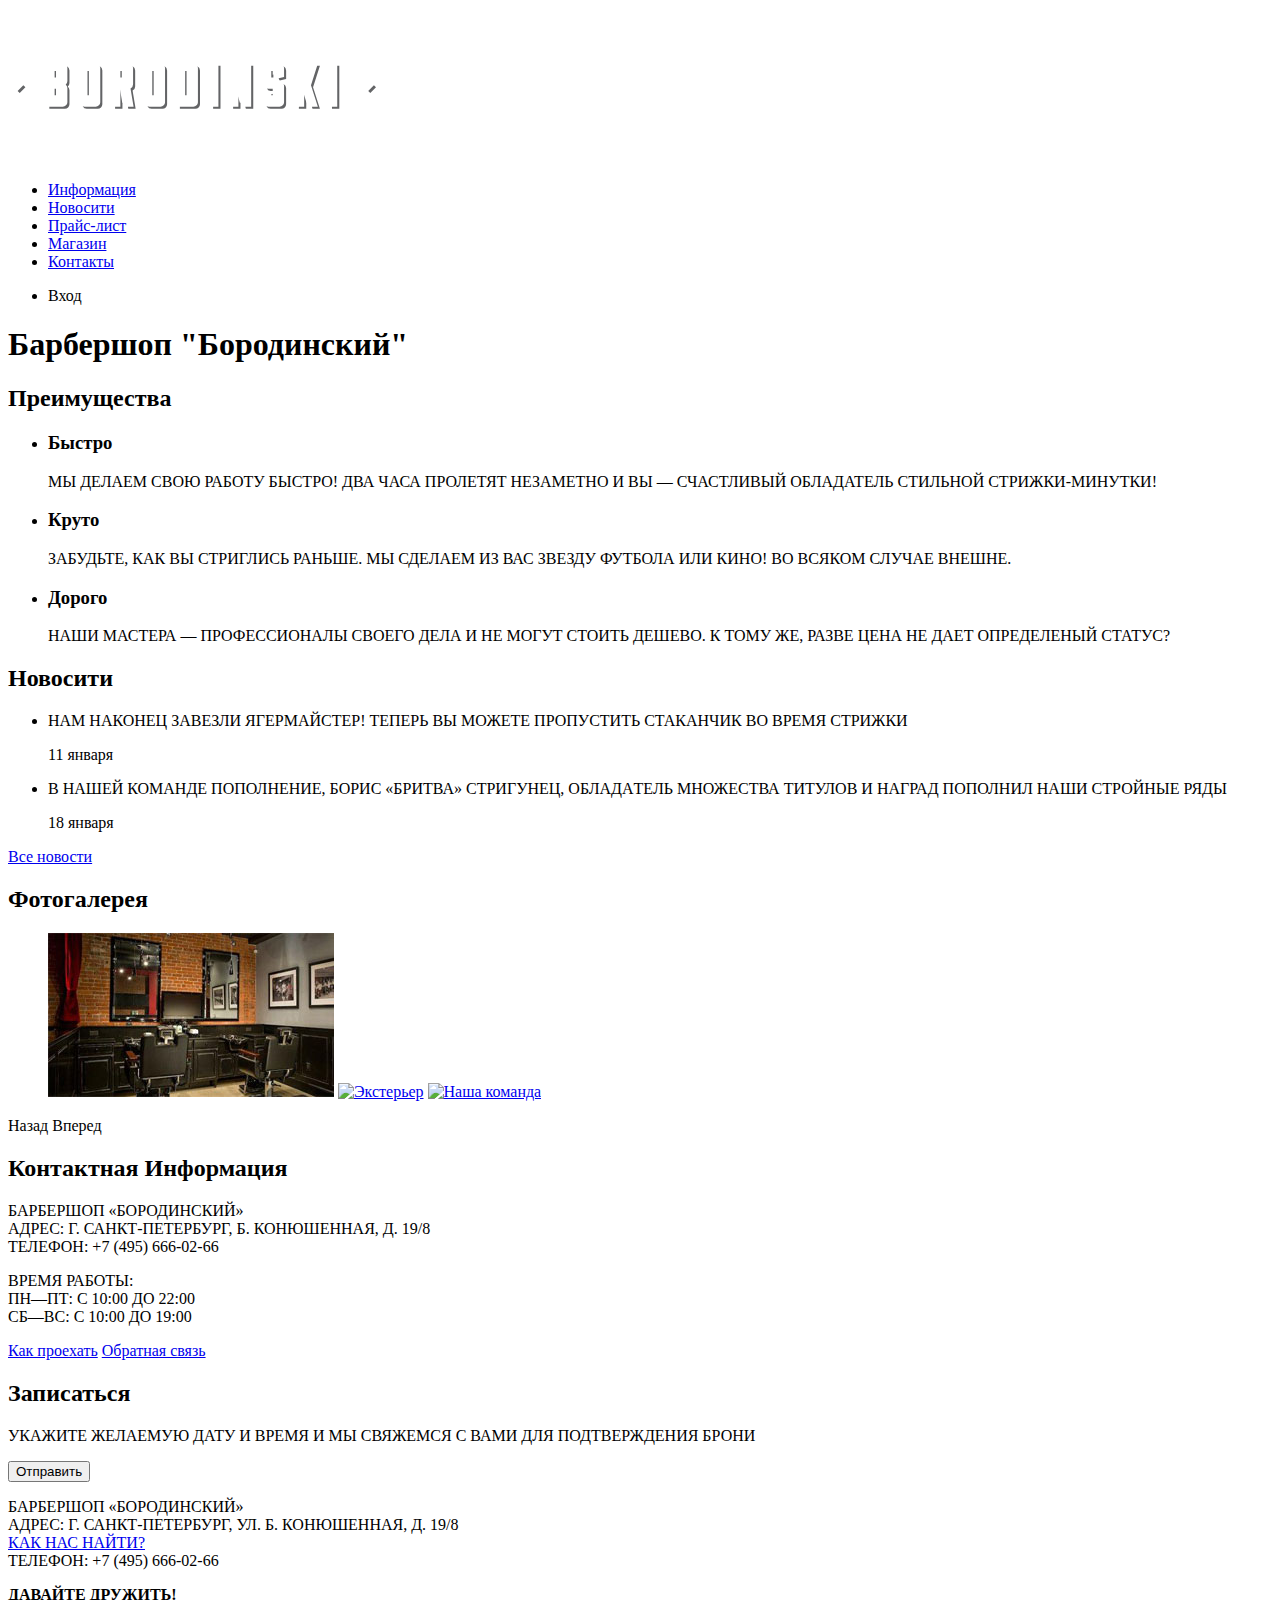
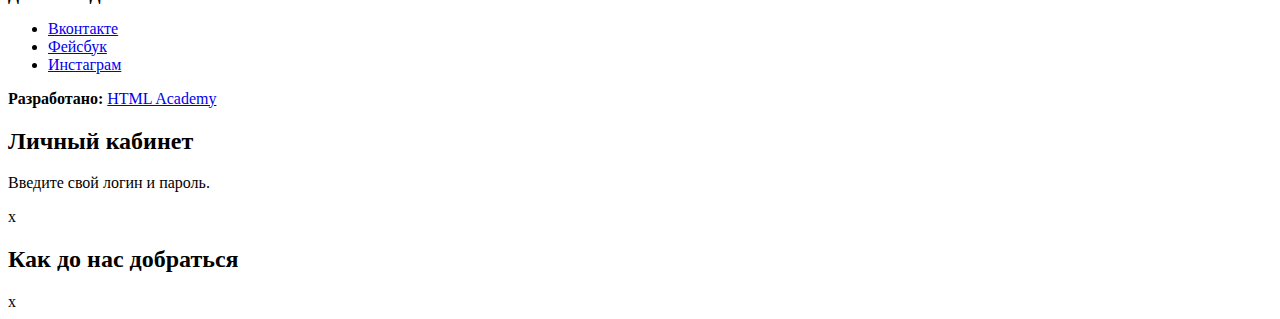
==== index.html @ 23f60a50 "Закончил страницу price. Добавил контентные изображения." ====
<!DOCTYPE html>
<html lang="ru">

<head>
    <meta charset="UTF-8">
    <meta name="viewport" content="width=device-width, initial-scale=1.0">
    <meta http-equiv="X-UA-Compatible" content="ie=edge">
    <title>Барбершоп 'Бородинский'</title>
</head>

<body>
    <header class="main-header">
        <nav class="main-navigation">
            <a class="main-header-logo">
                <img src="img/index-logo.svg" width="368" height="153" alt="Логотип барбершопа 'Бородинский'">
            </a>
            <ul class="site-navigation">
                <li><a href="#">Информация</a></li>
                <li><a href="#">Новосити</a></li>
                <li><a href="#">Прайс-лист</a></li>
                <li><a href="#">Магазин</a></li>
                <li><a href="#">Контакты</a></li>

            </ul>
            <ul class="user-navigation">
                <li><a>Вход</a></li>
            </ul>
        </nav>
    </header>
    <main class="container">
        <h1 class="visually-hidden">Барбершоп "Бородинский"</h1>
        <section class="features">
            <h2 class="visually-hidden">Преимущества</h2>
            <ul class="features-list">
                <li class="feature-item">
                    <h3>Быстро</h3>
                    <p>МЫ ДЕЛАЕМ СВОЮ РАБОТУ БЫСТРО! ДВА ЧАСА ПРОЛЕТЯТ НЕЗАМЕТНО И ВЫ — СЧАСТЛИВЫЙ ОБЛАДАТЕЛЬ СТИЛЬНОЙ
                        СТРИЖКИ-МИНУТКИ!</p>
                </li>
                <li class="feature-item">
                    <h3>Круто</h3>
                    <p>ЗАБУДЬТЕ, КАК ВЫ СТРИГЛИСЬ РАНЬШЕ. МЫ СДЕЛАЕМ ИЗ ВАС ЗВЕЗДУ ФУТБОЛА ИЛИ КИНО! ВО ВСЯКОМ СЛУЧАЕ
                        ВНЕШНЕ.</p>
                </li>
                <li class="feature-item">
                    <h3>Дорого</h3>
                    <p>НАШИ МАСТЕРА — ПРОФЕССИОНАЛЫ СВОЕГО ДЕЛА И НЕ МОГУТ СТОИТЬ ДЕШЕВО. К ТОМУ ЖЕ, РАЗВЕ ЦЕНА НЕ ДАЕТ
                        ОПРЕДЕЛЕНЫЙ СТАТУС?</p>
                </li>
            </ul>
        </section>
        <section class="news">
            <h2>Новосити</h2>
            <ul class="news-list">
                <li class="news-item">
                    <p>НАМ НАКОНЕЦ ЗАВЕЗЛИ ЯГЕРМАЙСТЕР! ТЕПЕРЬ ВЫ МОЖЕТЕ ПРОПУСТИТЬ СТАКАНЧИК ВО ВРЕМЯ СТРИЖКИ</p>
                    <time datetime="2016-01-11">11 января</time>
                </li>
                <li class="news-item">
                    <p>В НАШЕЙ КОМАНДЕ ПОПОЛНЕНИЕ, БОРИС «БРИТВА» СТРИГУНЕЦ, ОБЛАДAТЕЛЬ МНОЖЕСТВА ТИТУЛОВ И НАГРАД
                        ПОПОЛНИЛ НАШИ СТРОЙНЫЕ РЯДЫ</p>
                    <time datetime="2016-01-18">18 января</time>
                </li>
            </ul>
            <a class="button" href="#">Все новости</a>
        </section>
        <section class="gallery">
            <h2>Фотогалерея</h2>
            <figure class="gallery-content">
                <a href="#"><img src="img/Studio.jpg" width="286" height="164" alt="Интерьер"></a>
                <a href="#"><img src="#" alt="Экстерьер"></a>
                <a href="#"><img src="#" alt="Наша команда"></a>
            </figure>
            <span class="button gallery-batton gallery-button-back">Назад</span>
            <span class="button gallery-batton gallery-button-next">Вперед</span>
        </section>
        <section class="contacts">
            <h2>Контактная Информация</h2>
            <p>БАРБЕРШОП «БОРОДИНСКИЙ» <br>
                АДРЕС: Г. САНКТ-ПЕТЕРБУРГ, Б. КОНЮШЕННАЯ, Д. 19/8 <br>
                ТЕЛЕФОН: +7 (495) 666-02-66</p>
            <p>ВРЕМЯ РАБОТЫ: <br>
                ПН—ПТ: С 10:00 ДО 22:00 <br>
                СБ—ВС: С 10:00 ДО 19:00</p>
            <a class="button" href="#">Как проехать</a>
            <a class="button" href="#">Обратная связь</a>
        </section>
        <section class="appointment">
            <h2>Записаться</h2>
            <p class="appointment-info">УКАЖИТЕ ЖЕЛАЕМУЮ ДАТУ И ВРЕМЯ И МЫ СВЯЖЕМСЯ С ВАМИ ДЛЯ ПОДТВЕРЖДЕНИЯ БРОНИ</p>
            <!-- Форма -->
            <button>Отправить</button>
        </section>

    </main>
    <footer class="main-footer">
        <p class="footer-contacts">БАРБЕРШОП «БОРОДИНСКИЙ» <br>
            АДРЕС: Г. САНКТ-ПЕТЕРБУРГ, УЛ. Б. КОНЮШЕННАЯ, Д. 19/8 <br>
            <a href="#">КАК НАС НАЙТИ?</a> <br>
            ТЕЛЕФОН: +7 (495) 666-02-66</p>
        <div class="footer-social">
            <b>ДАВАЙТЕ ДРУЖИТЬ!</b>
            <ul>
                <li><a class="social-button" href="#">Вконтакте</a></li>
                <li><a class="social-button" href="#">Фейсбук</a></li>
                <li><a class="social-button" href="#">Инстаграм</a></li>
            </ul>
        </div>
        <p class="footer-copyright ">
            <b>Разработано:</b>
            <a class="button" href="#">HTML Academy</a>
        </p>
    </footer>
    <section class="modal modal-login">
        <h2>Личный кабинет</h2>
        <p>Введите свой логин и пароль.</p>
        <!-- Форма -->
        <span class="modal-close">x</span>
    </section>
    <section class="modal modal-map">
        <h2 class="visually-hidden">Как до нас добраться</h2>
        <span class="modal-close">х</span>
    </section>
</body>

</html>
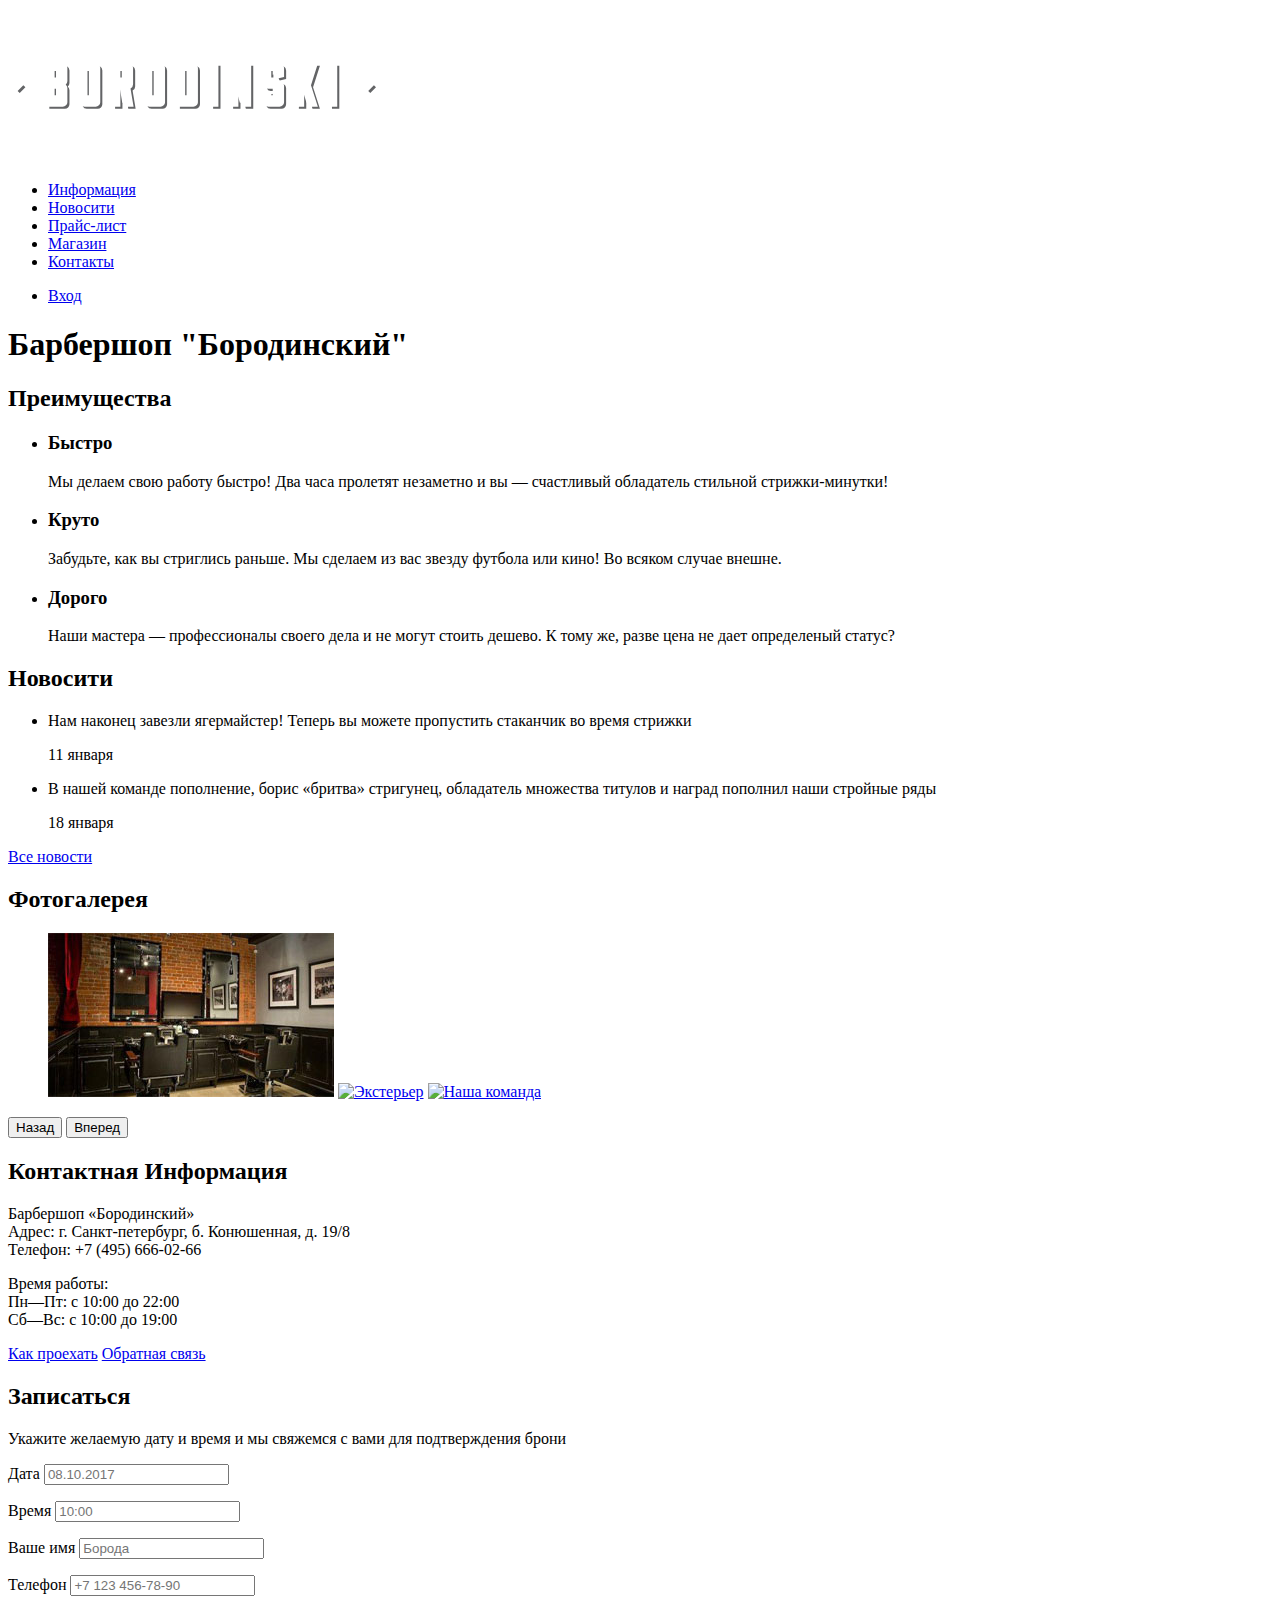
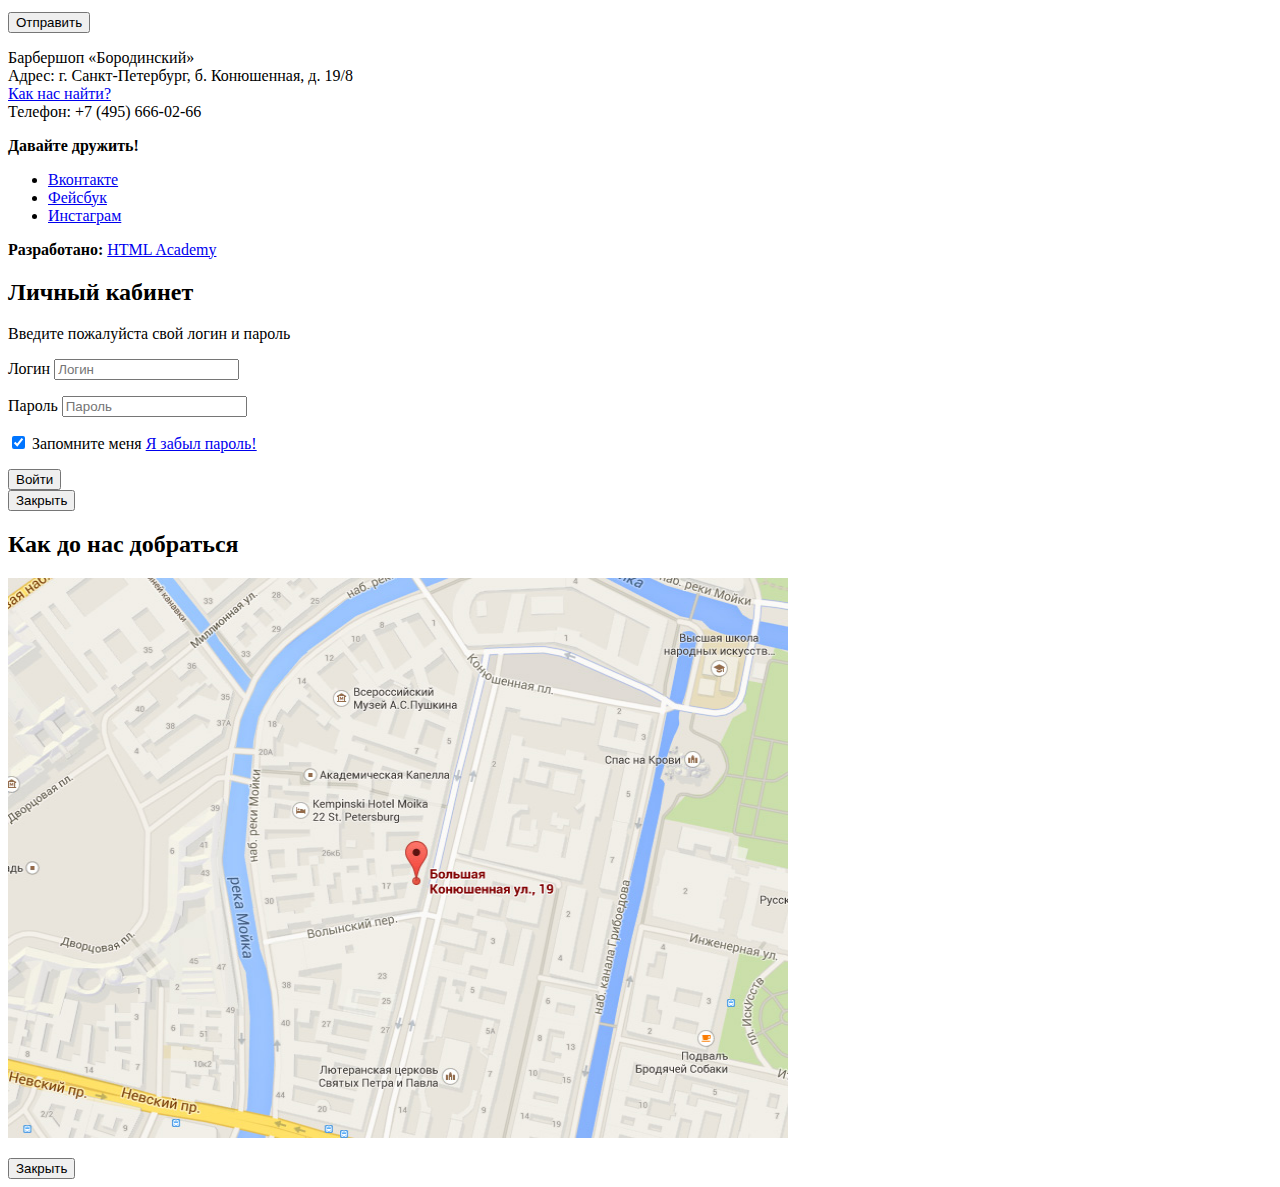
==== commit ebaf9d5a: "Закончил разметку" ====
--- a/index.html
+++ b/index.html
@@ -15,15 +15,16 @@
                 <img src="img/index-logo.svg" width="368" height="153" alt="Логотип барбершопа 'Бородинский'">
             </a>
             <ul class="site-navigation">
-                <li><a href="#">Информация</a></li>
-                <li><a href="#">Новосити</a></li>
-                <li><a href="#">Прайс-лист</a></li>
-                <li><a href="#">Магазин</a></li>
-                <li><a href="#">Контакты</a></li>
-
+                <li><a href="info.html">Информация</a></li>
+                <li><a href="news.html">Новосити</a></li>
+                <li><a href="price.html">Прайс-лист</a></li>
+                <li><a href="shop.html">Магазин</a></li>
+                <li><a href="contacts.html">Контакты</a></li>
             </ul>
             <ul class="user-navigation">
-                <li><a>Вход</a></li>
+                <li class="login-link">
+                    <a class="login-link" href="login.html">Вход</a>
+                </li>
             </ul>
         </nav>
     </header>
@@ -34,18 +35,18 @@
             <ul class="features-list">
                 <li class="feature-item">
                     <h3>Быстро</h3>
-                    <p>МЫ ДЕЛАЕМ СВОЮ РАБОТУ БЫСТРО! ДВА ЧАСА ПРОЛЕТЯТ НЕЗАМЕТНО И ВЫ — СЧАСТЛИВЫЙ ОБЛАДАТЕЛЬ СТИЛЬНОЙ
-                        СТРИЖКИ-МИНУТКИ!</p>
+                    <p>Мы делаем свою работу быстро! Два часа пролетят незаметно и вы — счастливый обладатель стильной
+                        стрижки-минутки!</p>
                 </li>
                 <li class="feature-item">
                     <h3>Круто</h3>
-                    <p>ЗАБУДЬТЕ, КАК ВЫ СТРИГЛИСЬ РАНЬШЕ. МЫ СДЕЛАЕМ ИЗ ВАС ЗВЕЗДУ ФУТБОЛА ИЛИ КИНО! ВО ВСЯКОМ СЛУЧАЕ
-                        ВНЕШНЕ.</p>
+                    <p>Забудьте, как вы стриглись раньше. Мы сделаем из вас звезду футбола или кино! Во всяком случае
+                        внешне.</p>
                 </li>
                 <li class="feature-item">
                     <h3>Дорого</h3>
-                    <p>НАШИ МАСТЕРА — ПРОФЕССИОНАЛЫ СВОЕГО ДЕЛА И НЕ МОГУТ СТОИТЬ ДЕШЕВО. К ТОМУ ЖЕ, РАЗВЕ ЦЕНА НЕ ДАЕТ
-                        ОПРЕДЕЛЕНЫЙ СТАТУС?</p>
+                    <p>Наши мастера — профессионалы своего дела и не могут стоить дешево. К тому же, разве цена не дает
+                        определеный статус?</p>
                 </li>
             </ul>
         </section>
@@ -53,16 +54,16 @@
             <h2>Новосити</h2>
             <ul class="news-list">
                 <li class="news-item">
-                    <p>НАМ НАКОНЕЦ ЗАВЕЗЛИ ЯГЕРМАЙСТЕР! ТЕПЕРЬ ВЫ МОЖЕТЕ ПРОПУСТИТЬ СТАКАНЧИК ВО ВРЕМЯ СТРИЖКИ</p>
+                    <p>Нам наконец завезли ягермайстер! Теперь вы можете пропустить стаканчик во время стрижки</p>
                     <time datetime="2016-01-11">11 января</time>
                 </li>
                 <li class="news-item">
-                    <p>В НАШЕЙ КОМАНДЕ ПОПОЛНЕНИЕ, БОРИС «БРИТВА» СТРИГУНЕЦ, ОБЛАДAТЕЛЬ МНОЖЕСТВА ТИТУЛОВ И НАГРАД
-                        ПОПОЛНИЛ НАШИ СТРОЙНЫЕ РЯДЫ</p>
+                    <p>В нашей команде пополнение, борис «бритва» стригунец, обладaтель множества титулов и наград
+                        пополнил наши стройные ряды</p>
                     <time datetime="2016-01-18">18 января</time>
                 </li>
             </ul>
-            <a class="button" href="#">Все новости</a>
+            <a class="button" href="news.html">Все новости</a>
         </section>
         <section class="gallery">
             <h2>Фотогалерея</h2>
@@ -71,55 +72,94 @@
                 <a href="#"><img src="#" alt="Экстерьер"></a>
                 <a href="#"><img src="#" alt="Наша команда"></a>
             </figure>
-            <span class="button gallery-batton gallery-button-back">Назад</span>
-            <span class="button gallery-batton gallery-button-next">Вперед</span>
+            <button class="button gallery-batton gallery-button-back">Назад</button>
+            <button class="button gallery-batton gallery-button-next">Вперед</button>
         </section>
         <section class="contacts">
             <h2>Контактная Информация</h2>
-            <p>БАРБЕРШОП «БОРОДИНСКИЙ» <br>
-                АДРЕС: Г. САНКТ-ПЕТЕРБУРГ, Б. КОНЮШЕННАЯ, Д. 19/8 <br>
-                ТЕЛЕФОН: +7 (495) 666-02-66</p>
-            <p>ВРЕМЯ РАБОТЫ: <br>
-                ПН—ПТ: С 10:00 ДО 22:00 <br>
-                СБ—ВС: С 10:00 ДО 19:00</p>
-            <a class="button" href="#">Как проехать</a>
-            <a class="button" href="#">Обратная связь</a>
+            <p>Барбершоп «Бородинский»<br>
+                Адрес: г. Санкт-петербург, б. Конюшенная, д. 19/8<br>
+                Телефон: +7 (495) 666-02-66</p>
+            <p>Время работы:<br>
+                Пн—Пт: с 10:00 до 22:00<br>
+                Сб—Вс: с 10:00 до 19:00</p>
+            <a class="button" href="map.html">Как проехать</a>
+            <a class="button" href="contacts.html">Обратная связь</a>
         </section>
         <section class="appointment">
             <h2>Записаться</h2>
-            <p class="appointment-info">УКАЖИТЕ ЖЕЛАЕМУЮ ДАТУ И ВРЕМЯ И МЫ СВЯЖЕМСЯ С ВАМИ ДЛЯ ПОДТВЕРЖДЕНИЯ БРОНИ</p>
-            <!-- Форма -->
-            <button>Отправить</button>
+            <p class="appointment-info">Укажите желаемую дату и время и мы свяжемся с вами для подтверждения брони</p>
+            <form class="appointment-form" action="https://echo.htmlacademy.ru" method="post">
+                <p class="appointment-item">
+                    <label for="appointment-date">Дата</label>
+                    <input id="appointment-date" type="text" name="date" value="" placeholder="08.10.2017">
+                </p>
+                <p class="appointment-item">
+                    <label for="appointment-time">Время</label>
+                    <input id="appointment-time" type="text" name="time" value="" placeholder="10:00">
+                </p>
+                <p class="appointment-item">
+                    <label for="appointment-name">Ваше имя</label>
+                    <input id="appointment-name" type="text" name="name" value="" placeholder="Борода">
+                </p>
+                <p class="appointment-item">
+                    <label for="appointmen-phone">Телефон</label>
+                    <input id="appointmen-phone" type="tel" name="phone" value="" placeholder="+7 123 456-78-90"> 
+                </p>
+                <button class="button" type="submit">Отправить</button>
+            </form>
         </section>
-
     </main>
     <footer class="main-footer">
-        <p class="footer-contacts">БАРБЕРШОП «БОРОДИНСКИЙ» <br>
-            АДРЕС: Г. САНКТ-ПЕТЕРБУРГ, УЛ. Б. КОНЮШЕННАЯ, Д. 19/8 <br>
-            <a href="#">КАК НАС НАЙТИ?</a> <br>
-            ТЕЛЕФОН: +7 (495) 666-02-66</p>
+        <p class="footer-contacts">
+            Барбершоп «Бородинский»<br>
+            Адрес: г. Санкт-Петербург, б. Конюшенная, д. 19/8<br>
+            <a href="map.html">Как нас найти?</a><br>
+            Телефон: +7 (495) 666-02-66
+        </p>
         <div class="footer-social">
-            <b>ДАВАЙТЕ ДРУЖИТЬ!</b>
+            <b>Давайте дружить!</b>
             <ul>
                 <li><a class="social-button" href="#">Вконтакте</a></li>
                 <li><a class="social-button" href="#">Фейсбук</a></li>
                 <li><a class="social-button" href="#">Инстаграм</a></li>
             </ul>
         </div>
-        <p class="footer-copyright ">
+        <p class="footer-copyright">
             <b>Разработано:</b>
-            <a class="button" href="#">HTML Academy</a>
+            <a class="button" href="https://htmlacademy.ru/">HTML Academy</a>
         </p>
     </footer>
     <section class="modal modal-login">
         <h2>Личный кабинет</h2>
-        <p>Введите свой логин и пароль.</p>
-        <!-- Форма -->
-        <span class="modal-close">x</span>
+        <p>Введите пожалуйста свой логин и пароль</p>
+        <Form class="login-form" action="https://echo.htmlacademy.ru" method="post">
+        <p>
+            <label class="visually-hidden" for="user-login">Логин</label>
+            <input class="login-icon-user" id="user-login" type="text" name="login" value="" placeholder="Логин">
+        </p>
+        <p>
+            <label class="visually-hidden" for="user-password">Пароль</label>
+            <input class="login-icon-password" id="user-password" type="password" name="password" value="" placeholder="Пароль">
+        </p>
+        <p class="login-password-info">
+            <label class="login-checkbox">
+                <input class="visually-hidden" type="checkbox" name="remember" checked>
+                <span class="checkbox-indicator"></span>
+                Запомните меня
+            </label>
+            <a class="restore" href="#">Я забыл пароль!</a>
+        </p>
+        <button class="button" type="submit">Войти</button>
+        </Form>
+        <button class="modal-close" type="button">Закрыть</button>
     </section>
     <section class="modal modal-map">
         <h2 class="visually-hidden">Как до нас добраться</h2>
-        <span class="modal-close">х</span>
+        <p>
+            <img src="img/map.jpg" width="780" height="560" alt="Офис компании по адресу ул. Большая конюшенная 19/8, Санкт-Петербург">
+        </p>
+        <button class="modal-close" type="button">Закрыть</button>
     </section>
 </body>
 
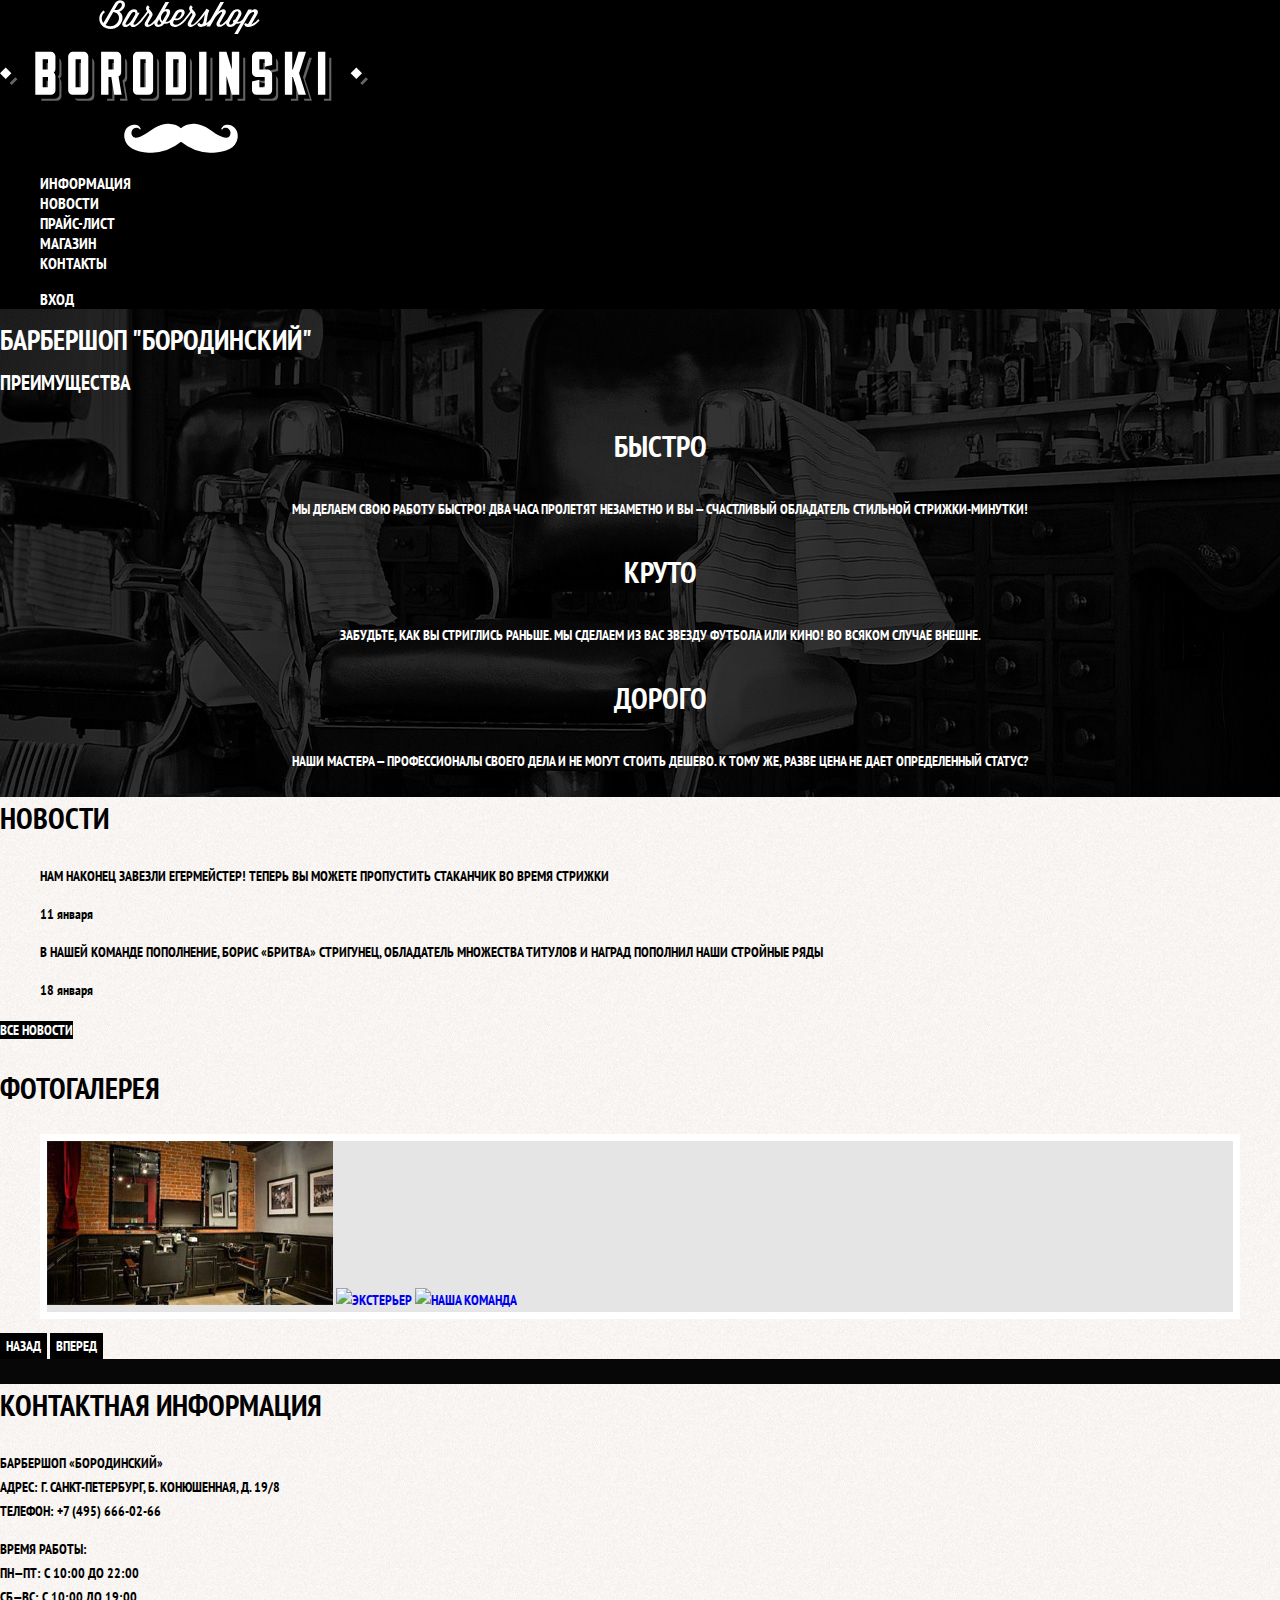
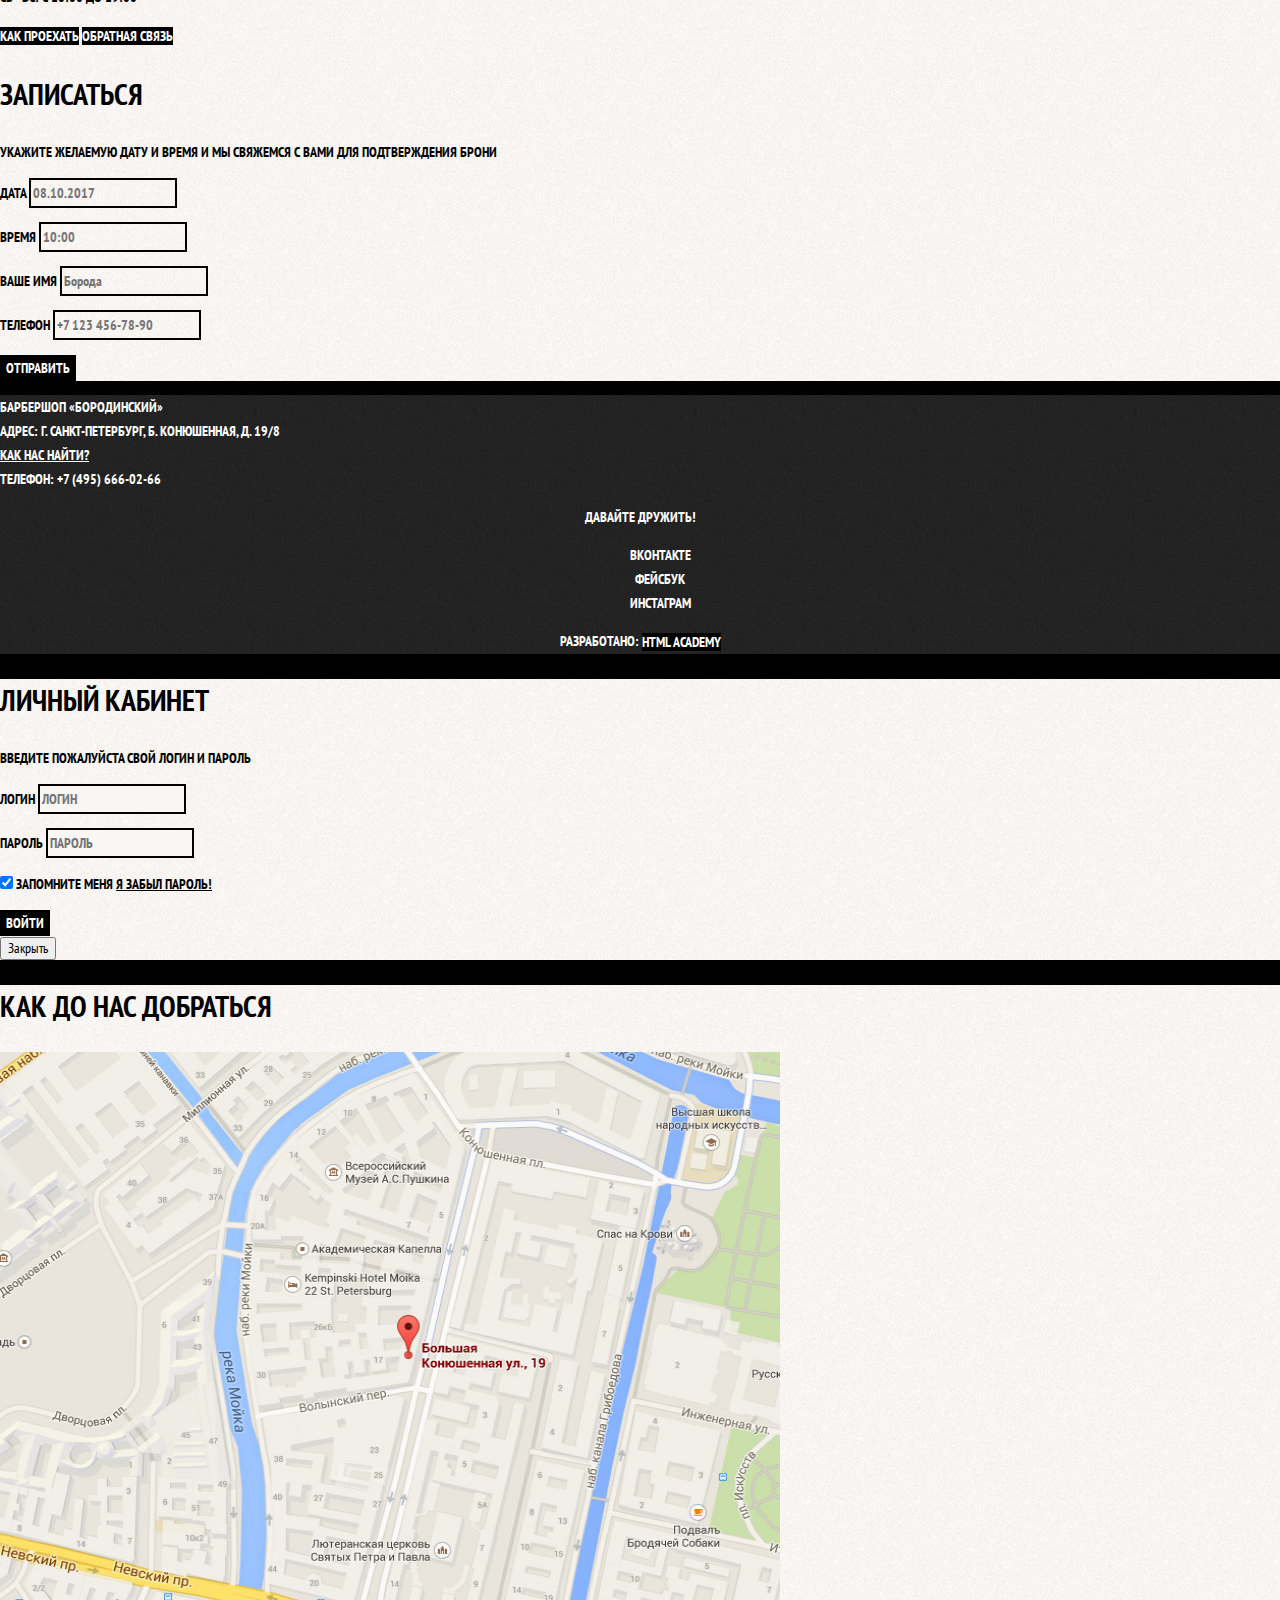
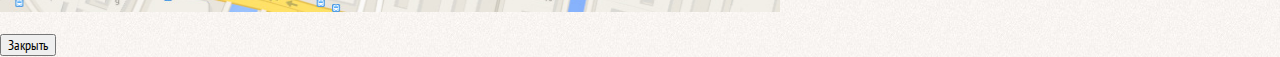
==== commit 57b5bbd6: "произвел базовую стилизацию index" ====
--- a/index.html
+++ b/index.html
@@ -2,21 +2,25 @@
 <html lang="ru">
 
 <head>
-    <meta charset="UTF-8">
-    <meta name="viewport" content="width=device-width, initial-scale=1.0">
-    <meta http-equiv="X-UA-Compatible" content="ie=edge">
+    <meta charset="UTF-8" />
+    <meta name="viewport" content="width=device-width, initial-scale=1.0" />
+    <meta http-equiv="X-UA-Compatible" content="ie=edge" />
     <title>Барбершоп 'Бородинский'</title>
+    <link href="https://fonts.googleapis.com/css?family=PT+Sans+Narrow:400,700&display=swap&subset=cyrillic"
+        rel="stylesheet" />
+    <link rel="stylesheet" href="CSS/normalize.css" />
+    <link rel="stylesheet" href="CSS/style.css" />
 </head>
 
 <body>
     <header class="main-header">
         <nav class="main-navigation">
             <a class="main-header-logo">
-                <img src="img/index-logo.svg" width="368" height="153" alt="Логотип барбершопа 'Бородинский'">
+                <img src="img/indexLogo.svg" width="368" height="153" alt="Логотип барбершопа 'Бородинский'" />
             </a>
             <ul class="site-navigation">
                 <li><a href="info.html">Информация</a></li>
-                <li><a href="news.html">Новосити</a></li>
+                <li><a href="news.html">Новости</a></li>
                 <li><a href="price.html">Прайс-лист</a></li>
                 <li><a href="shop.html">Магазин</a></li>
                 <li><a href="contacts.html">Контакты</a></li>
@@ -35,86 +39,112 @@
             <ul class="features-list">
                 <li class="feature-item">
                     <h3>Быстро</h3>
-                    <p>Мы делаем свою работу быстро! Два часа пролетят незаметно и вы — счастливый обладатель стильной
-                        стрижки-минутки!</p>
+                    <p>
+                        Мы делаем свою работу быстро! Два часа пролетят незаметно и вы —
+                        счастливый обладатель стильной стрижки-минутки!
+                    </p>
                 </li>
                 <li class="feature-item">
                     <h3>Круто</h3>
-                    <p>Забудьте, как вы стриглись раньше. Мы сделаем из вас звезду футбола или кино! Во всяком случае
-                        внешне.</p>
+                    <p>
+                        Забудьте, как вы стриглись раньше. Мы сделаем из вас звезду
+                        футбола или кино! Во всяком случае внешне.
+                    </p>
                 </li>
                 <li class="feature-item">
                     <h3>Дорого</h3>
-                    <p>Наши мастера — профессионалы своего дела и не могут стоить дешево. К тому же, разве цена не дает
-                        определеный статус?</p>
+                    <p>
+                        Наши мастера — профессионалы своего дела и не могут стоить дешево.
+                        К тому же, разве цена не дает определенный статус?
+                    </p>
                 </li>
             </ul>
         </section>
-        <section class="news">
-            <h2>Новосити</h2>
-            <ul class="news-list">
-                <li class="news-item">
-                    <p>Нам наконец завезли ягермайстер! Теперь вы можете пропустить стаканчик во время стрижки</p>
-                    <time datetime="2016-01-11">11 января</time>
-                </li>
-                <li class="news-item">
-                    <p>В нашей команде пополнение, борис «бритва» стригунец, обладaтель множества титулов и наград
-                        пополнил наши стройные ряды</p>
-                    <time datetime="2016-01-18">18 января</time>
-                </li>
-            </ul>
-            <a class="button" href="news.html">Все новости</a>
-        </section>
-        <section class="gallery">
-            <h2>Фотогалерея</h2>
-            <figure class="gallery-content">
-                <a href="#"><img src="img/Studio.jpg" width="286" height="164" alt="Интерьер"></a>
-                <a href="#"><img src="#" alt="Экстерьер"></a>
-                <a href="#"><img src="#" alt="Наша команда"></a>
-            </figure>
-            <button class="button gallery-batton gallery-button-back">Назад</button>
-            <button class="button gallery-batton gallery-button-next">Вперед</button>
-        </section>
-        <section class="contacts">
-            <h2>Контактная Информация</h2>
-            <p>Барбершоп «Бородинский»<br>
-                Адрес: г. Санкт-петербург, б. Конюшенная, д. 19/8<br>
-                Телефон: +7 (495) 666-02-66</p>
-            <p>Время работы:<br>
-                Пн—Пт: с 10:00 до 22:00<br>
-                Сб—Вс: с 10:00 до 19:00</p>
-            <a class="button" href="map.html">Как проехать</a>
-            <a class="button" href="contacts.html">Обратная связь</a>
-        </section>
-        <section class="appointment">
-            <h2>Записаться</h2>
-            <p class="appointment-info">Укажите желаемую дату и время и мы свяжемся с вами для подтверждения брони</p>
-            <form class="appointment-form" action="https://echo.htmlacademy.ru" method="post">
-                <p class="appointment-item">
-                    <label for="appointment-date">Дата</label>
-                    <input id="appointment-date" type="text" name="date" value="" placeholder="08.10.2017">
+        <div class="index-columns">
+            <section class="news">
+                <h2>Новости</h2>
+                <ul class="news-list">
+                    <li class="news-item">
+                        <p>
+                            Нам наконец завезли егермейстер! Теперь вы можете пропустить
+                            стаканчик во время стрижки
+                        </p>
+                        <time datetime="2016-01-11">11 января</time>
+                    </li>
+                    <li class="news-item">
+                        <p>
+                            В нашей команде пополнение, борис «бритва» стригунец, обладатель
+                            множества титулов и наград пополнил наши стройные ряды
+                        </p>
+                        <time datetime="2016-01-18">18 января</time>
+                    </li>
+                </ul>
+                <a class="button" href="news.html">Все новости</a>
+            </section>
+            <section class="gallery">
+                <h2>Фотогалерея</h2>
+                <figure class="gallery-content">
+                    <a href="#"><img src="img/Studio.jpg" width="286" height="164" alt="Интерьер" /></a>
+                    <a href="#"><img src="#" alt="Экстерьер" /></a>
+                    <a href="#"><img src="#" alt="Наша команда" /></a>
+                </figure>
+                <button class="button gallery-button gallery-button-back">
+                    Назад
+                </button>
+                <button class="button gallery-button gallery-button-next">
+                    Вперед
+                </button>
+            </section>
+        </div>
+        <div class="index-columns">
+            <section class="contacts">
+                <h2>Контактная Информация</h2>
+                <p>
+                    Барбершоп «Бородинский»<br />
+                    Адрес: г. Санкт-петербург, б. Конюшенная, д. 19/8<br />
+                    Телефон: +7 (495) 666-02-66
                 </p>
-                <p class="appointment-item">
-                    <label for="appointment-time">Время</label>
-                    <input id="appointment-time" type="text" name="time" value="" placeholder="10:00">
+                <p>
+                    Время работы:<br />
+                    Пн—Пт: с 10:00 до 22:00<br />
+                    Сб—Вс: с 10:00 до 19:00
                 </p>
-                <p class="appointment-item">
-                    <label for="appointment-name">Ваше имя</label>
-                    <input id="appointment-name" type="text" name="name" value="" placeholder="Борода">
+                <a class="button" href="map.html">Как проехать</a>
+                <a class="button" href="contacts.html">Обратная связь</a>
+            </section>
+            <section class="appointment">
+                <h2>Записаться</h2>
+                <p class="appointment-info">
+                    Укажите желаемую дату и время и мы свяжемся с вами для подтверждения
+                    брони
                 </p>
-                <p class="appointment-item">
-                    <label for="appointmen-phone">Телефон</label>
-                    <input id="appointmen-phone" type="tel" name="phone" value="" placeholder="+7 123 456-78-90"> 
-                </p>
-                <button class="button" type="submit">Отправить</button>
-            </form>
-        </section>
+                <form class="appointment-form" action="https://echo.htmlacademy.ru" method="post">
+                    <p class="appointment-item">
+                        <label for="appointment-date">Дата</label>
+                        <input id="appointment-date" type="text" name="date" value="" placeholder="08.10.2017" />
+                    </p>
+                    <p class="appointment-item">
+                        <label for="appointment-time">Время</label>
+                        <input id="appointment-time" type="text" name="time" value="" placeholder="10:00" />
+                    </p>
+                    <p class="appointment-item">
+                        <label for="appointment-name">Ваше имя</label>
+                        <input id="appointment-name" type="text" name="name" value="" placeholder="Борода" />
+                    </p>
+                    <p class="appointment-item">
+                        <label for="appointment-phone">Телефон</label>
+                        <input id="appointment-phone" type="tel" name="phone" value="" placeholder="+7 123 456-78-90" />
+                    </p>
+                    <button class="button" type="submit">Отправить</button>
+                </form>
+            </section>
+        </div>
     </main>
     <footer class="main-footer">
         <p class="footer-contacts">
-            Барбершоп «Бородинский»<br>
-            Адрес: г. Санкт-Петербург, б. Конюшенная, д. 19/8<br>
-            <a href="map.html">Как нас найти?</a><br>
+            Барбершоп «Бородинский»<br />
+            Адрес: г. Санкт-Петербург, б. Конюшенная, д. 19/8<br />
+            <a href="map.html">Как нас найти?</a><br />
             Телефон: +7 (495) 666-02-66
         </p>
         <div class="footer-social">
@@ -134,30 +164,31 @@
         <h2>Личный кабинет</h2>
         <p>Введите пожалуйста свой логин и пароль</p>
         <Form class="login-form" action="https://echo.htmlacademy.ru" method="post">
-        <p>
-            <label class="visually-hidden" for="user-login">Логин</label>
-            <input class="login-icon-user" id="user-login" type="text" name="login" value="" placeholder="Логин">
-        </p>
-        <p>
-            <label class="visually-hidden" for="user-password">Пароль</label>
-            <input class="login-icon-password" id="user-password" type="password" name="password" value="" placeholder="Пароль">
-        </p>
-        <p class="login-password-info">
-            <label class="login-checkbox">
-                <input class="visually-hidden" type="checkbox" name="remember" checked>
-                <span class="checkbox-indicator"></span>
-                Запомните меня
-            </label>
-            <a class="restore" href="#">Я забыл пароль!</a>
-        </p>
-        <button class="button" type="submit">Войти</button>
+            <p>
+                <label class="visually-hidden" for="user-login">Логин</label>
+                <input class="login-icon-user" id="user-login" type="text" name="login" value="" placeholder="Логин" />
+            </p>
+            <p>
+                <label class="visually-hidden" for="user-password">Пароль</label>
+                <input class="login-icon-password" id="user-password" type="password" name="password" value=""
+                    placeholder="Пароль" />
+            </p>
+            <p class="login-password-info">
+                <label class="login-checkbox">
+                    <input class="visually-hidden" type="checkbox" name="remember" checked />
+                    <span class="checkbox-indicator"></span>
+                    Запомните меня
+                </label>
+                <a class="restore" href="#">Я забыл пароль!</a>
+            </p>
+            <button class="button" type="submit">Войти</button>
         </Form>
         <button class="modal-close" type="button">Закрыть</button>
     </section>
     <section class="modal modal-map">
         <h2 class="visually-hidden">Как до нас добраться</h2>
         <p>
-            <img src="img/map.jpg" width="780" height="560" alt="Офис компании по адресу ул. Большая конюшенная 19/8, Санкт-Петербург">
+            <img src="img/map.jpg" width="780" height="560" alt="Офис компании по адресу ул. Большая конюшенная 19/8, Санкт-Петербург"/>
         </p>
         <button class="modal-close" type="button">Закрыть</button>
     </section>
--- a/CSS/style.css
+++ b/CSS/style.css
@@ -0,0 +1,200 @@
+body {
+    margin: 0;
+    padding: 0;
+
+    font-family: "PT Sans Narrow", "Arial", "sans-serif";
+    font-size: 14px;
+    line-height: 24px;
+    font-weight: 700;
+    color: #ffffff;
+    text-transform: uppercase;
+
+    background-color: #000000;
+    background-image: url("/img/mainBackground.jpg");
+    background-position: top center;
+    background-repeat: no-repeat;
+}
+
+a {
+    text-decoration: none;
+}
+
+.button {
+    font: inherit;
+
+    text-align: center;
+    color: #ffffff;
+    vertical-align: middle;
+    text-transform: uppercase;
+
+    background-color: #000000;
+    border: none;
+}
+
+.button:hover,
+.button:focus,
+.button:active {
+    background-color: #663d15;
+}
+
+.main-navigation {
+    font-size: 16px;
+    line-height: 20px;
+    color: #ffffff;
+
+    background-color: #000000;
+}
+
+.site-navigation a,
+.user-navigation a {
+    color: #ffffff;
+}
+
+.user-navigation,
+.site-navigation {
+    list-style: none;
+}
+
+.site-navigation li:hover,
+.site-navigation li:focus,
+.user-navigation li:hover,
+.user-navigation li:focus {
+    background-color: #242424;
+}
+
+.features-list {
+    list-style: none;
+}
+
+.feature-item {
+    text-align: center;
+}
+
+.feature-item h3 {
+    font-size: 30px;
+    line-height: 42px;
+}
+
+.index-columns {
+    color: #000000;
+
+    background-color: #fdfaf7;
+    background-image: url(/img/backgroundBlock.jpg);
+    background-position: 0 0;
+    background-repeat: repeat;
+}
+
+.index-columns h2 {
+    font-size: 30px;
+    line-height: 42px;
+}
+
+.news-list {
+    list-style: none;
+}
+
+.news-item time {
+    text-transform: lowercase;
+}
+
+.gallery-content {
+    background-color: #e5e5e5;
+    border: 7px solid #ffffff;
+}
+
+.appointment-item input {
+    font: inherit;
+
+    background-color: transparent;
+    border: 2px solid #000000;
+}
+
+.appointment-item input:focus {
+    border-color: #663d15;
+}
+
+
+.main-footer {
+    color: #ffffff;
+
+    background-color: #242424;
+    background-image: url(/img/backgroundFooter.jpg);
+    background-position: 0 0;
+    background-repeat: repeat;
+}
+
+.footer-contacts a {
+    color: #ffffff;
+    text-decoration: underline;
+}
+
+.footer-contacts a:hover,
+.footer-contacts a:focus {
+    text-decoration: none;
+}
+
+.footer-social {
+    text-align: center;
+}
+
+.footer-social ul {
+    list-style: none;
+}
+
+.social-button {
+    color: #ffffff;
+}
+
+.footer-copyright {
+    text-align: center;
+}
+
+.footer-copyright .button:hover,
+.footer-copyright .button:focus {
+    color: #000000;
+
+    background-color: #ffffff;
+}
+
+.modal {
+    color: #000000;
+
+    background-color: #f5f2ef;
+    background-image: url(/img/backgroundBlock.jpg);
+    background-position: 0 0;
+    background-repeat: repeat;
+}
+
+.modal h2 {
+    font-size: 30px;
+    line-height: 42px;
+}
+
+.login-form input[type="text"],
+.login-form input[type="password"] {
+    font: inherit;
+    color: #000000;
+    text-transform: uppercase;
+
+    background-color: #f9f6f3;
+    border: 2px solid #000000;
+}
+
+.login-form input:focus {
+    border-color: #663d15;
+}
+
+.login-checkbox:hover,
+.login-checkbox:focus {
+    color: #663d15;
+}
+
+.restore {
+    color: #000000;
+    text-decoration: underline;
+}
+
+.restore:hover,
+.restore:focus {
+    text-decoration: none;
+}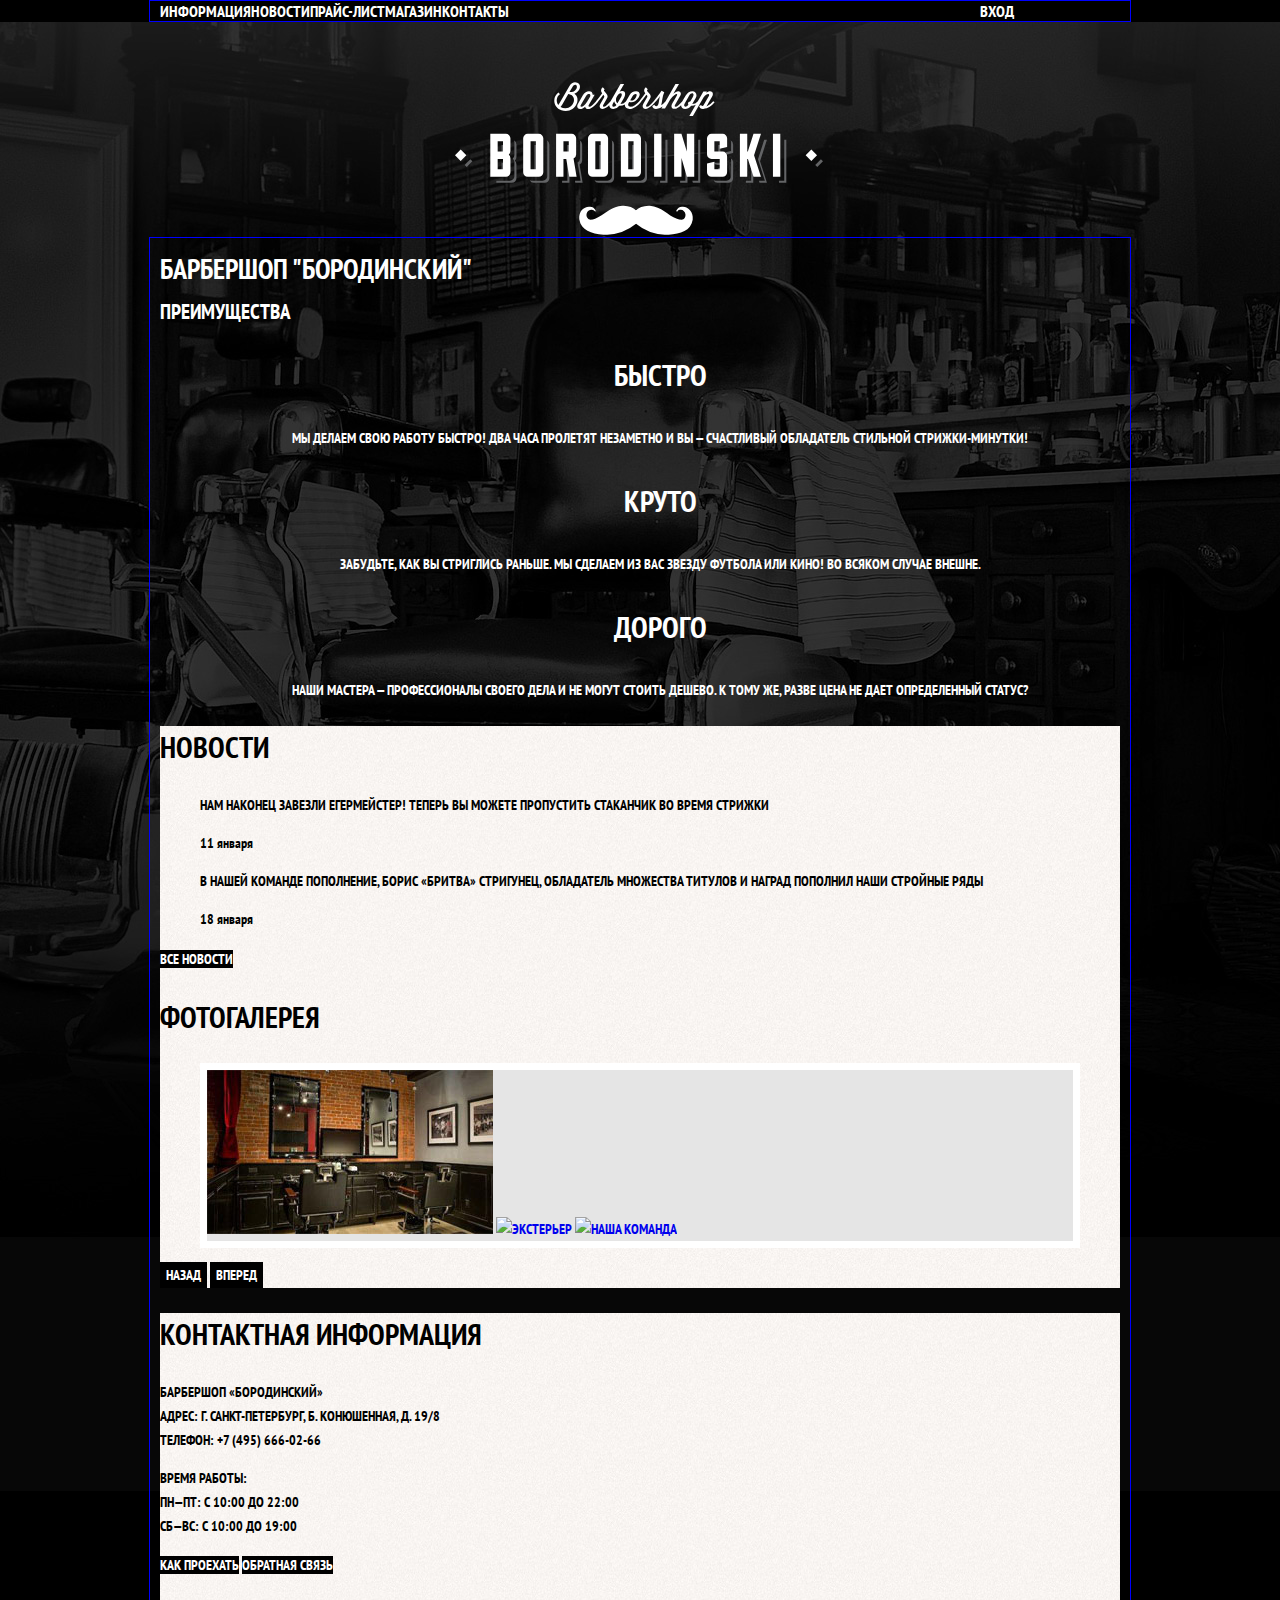
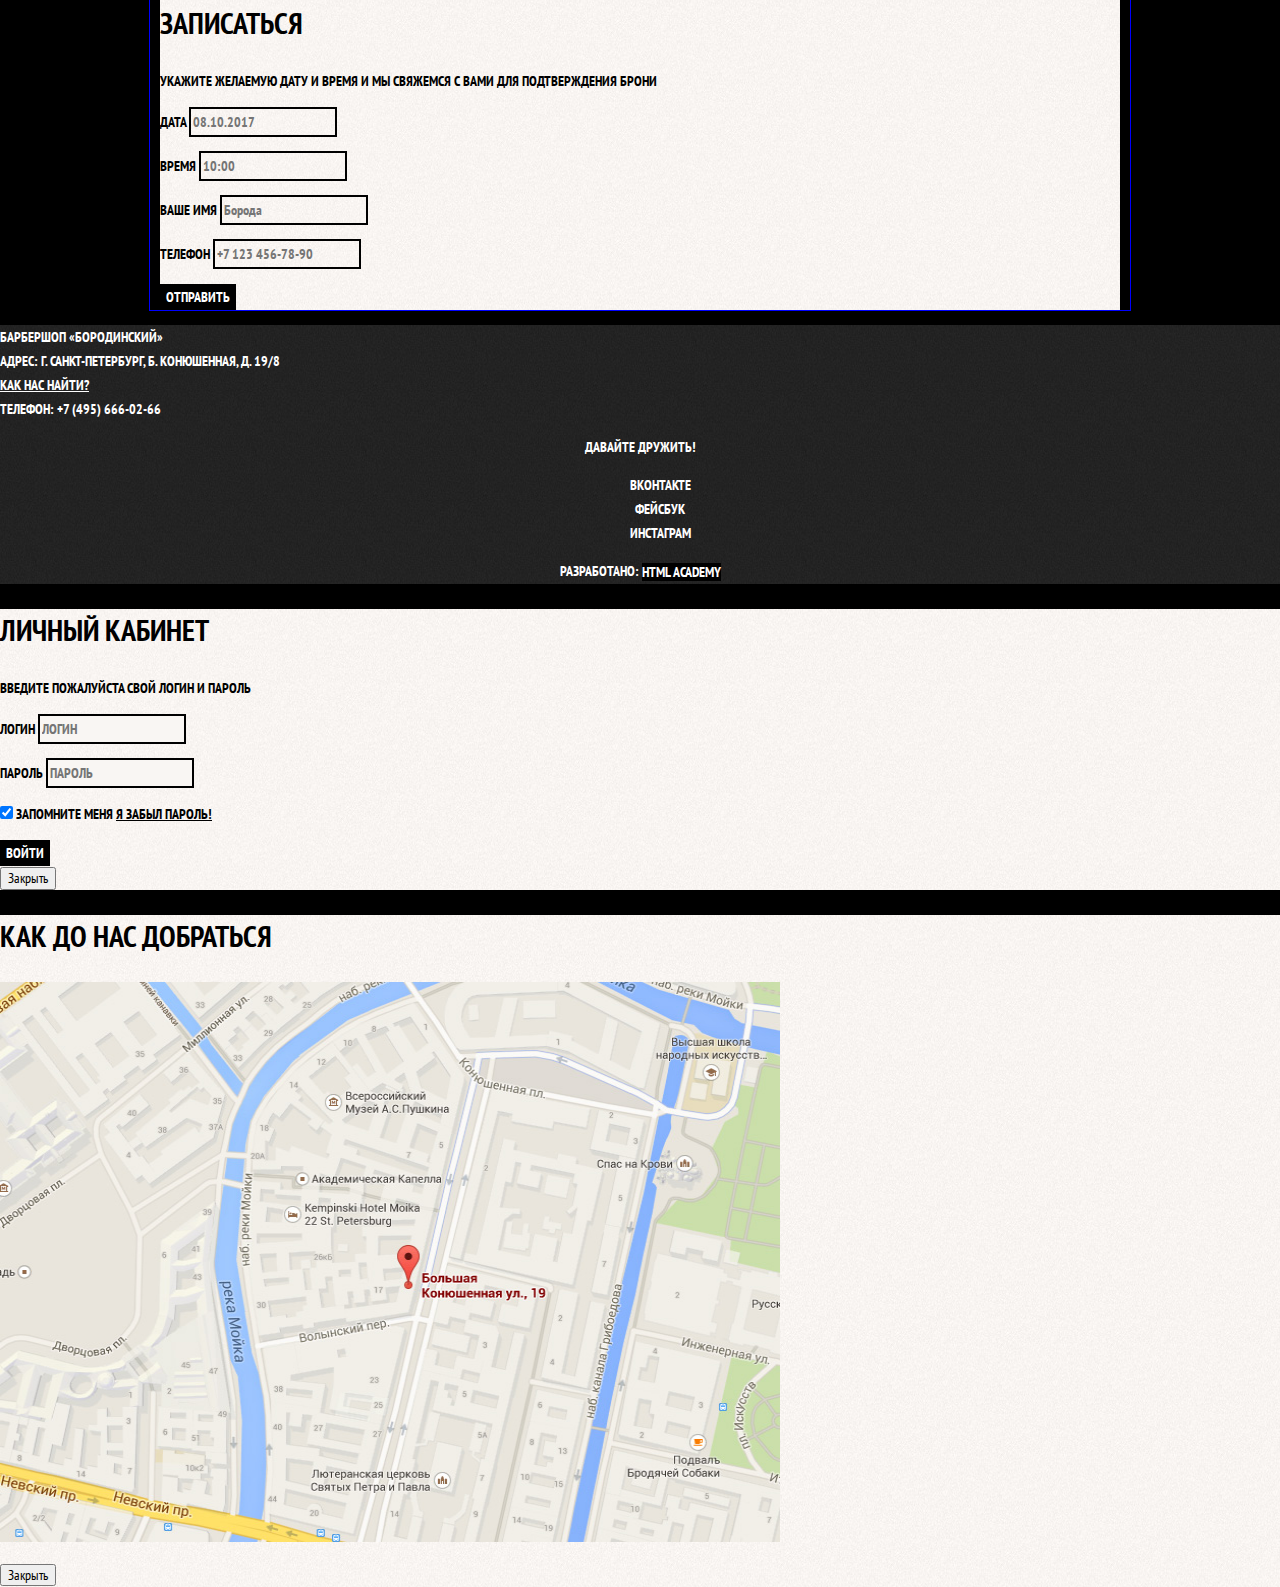
==== commit a379a0f4: "flexbox header complete" ====
--- a/index.html
+++ b/index.html
@@ -5,6 +5,8 @@
     <meta charset="UTF-8" />
     <meta name="viewport" content="width=device-width, initial-scale=1.0" />
     <meta http-equiv="X-UA-Compatible" content="ie=edge" />
+    <meta name="keywords" content="борода, барбершоп, усы, стрижка, стиль, парикмахерская">
+    <meta name="description" content="Веб сайт барбершопа Бородинский">
     <title>Барбершоп 'Бородинский'</title>
     <link href="https://fonts.googleapis.com/css?family=PT+Sans+Narrow:400,700&display=swap&subset=cyrillic"
         rel="stylesheet" />
@@ -18,18 +20,22 @@
             <a class="main-header-logo">
                 <img src="img/indexLogo.svg" width="368" height="153" alt="Логотип барбершопа 'Бородинский'" />
             </a>
-            <ul class="site-navigation">
-                <li><a href="info.html">Информация</a></li>
-                <li><a href="news.html">Новости</a></li>
-                <li><a href="price.html">Прайс-лист</a></li>
-                <li><a href="shop.html">Магазин</a></li>
-                <li><a href="contacts.html">Контакты</a></li>
-            </ul>
-            <ul class="user-navigation">
-                <li class="login-link">
-                    <a class="login-link" href="login.html">Вход</a>
-                </li>
-            </ul>
+            <div class="main-navigation-wrapper">
+                <div class="container">
+                    <ul class="site-navigation">
+                        <li><a href="info.html">Информация</a></li>
+                        <li><a href="news.html">Новости</a></li>
+                        <li><a href="price.html">Прайс-лист</a></li>
+                        <li><a href="shop.html">Магазин</a></li>
+                        <li><a href="contacts.html">Контакты</a></li>
+                    </ul>
+                    <ul class="user-navigation">
+                        <li class="login-link">
+                            <a class="login-link" href="login.html">Вход</a>
+                        </li>
+                    </ul>
+                </div>
+            </div>
         </nav>
     </header>
     <main class="container">
--- a/CSS/style.css
+++ b/CSS/style.css
@@ -1,3 +1,10 @@
+html,
+body {
+    /* временный блок */
+    min-width: 1080px;
+    min-height: 1756px;
+}
+
 body {
     margin: 0;
     padding: 0;
@@ -15,6 +22,17 @@
     background-repeat: no-repeat;
 }
 
+/* изменение стилей каскада для shop */
+.inner-page { 
+    color: #000000;
+
+    background-color: #faf7f4;
+    background-image: url(/img/backgroundBlock.jpg);
+    background-position: 0 0;
+    background-repeat: repeat;
+}
+
+/* основной каскад для ссылок и кнопок */
 a {
     text-decoration: none;
 }
@@ -37,22 +55,69 @@
     background-color: #663d15;
 }
 
+/* стили для страницы index */
+
+.main-hheader {
+    margin-bottom: 75px;
+}
+
+.main-header-logo {
+    order: 3;
+
+    width: 371px;
+    height: 155px;
+}
+
 .main-navigation {
+    display: flex;
+    flex-direction: column;
+    align-items: center;
+
     font-size: 16px;
     line-height: 20px;
     color: #ffffff;
+}
+
+.main-navigation-wrapper {
+    width: 100%;
+    margin-bottom: 60px;
 
     background-color: #000000;
+}
+
+.container {
+    width: 960px;
+    margin: 0 auto;
+    padding: 0 10px;
+
+    border: 1px solid blue;
+}
+
+.main-navigation-wrapper .container {
+    display: flex;
+    justify-content: space-between;
+}
+
+.site-navigation,
+.user-navigation {
+    margin: 0;
+    padding: 0;
+
+    list-style: none;
+}
+
+.site-navigation {
+    width: 620px;
+    display: flex;
+}
+
+.user-navigation {
+    width: 140px;
 }
 
 .site-navigation a,
 .user-navigation a {
     color: #ffffff;
-}
-
-.user-navigation,
-.site-navigation {
-    list-style: none;
 }
 
 .site-navigation li:hover,
@@ -113,7 +178,169 @@
     border-color: #663d15;
 }
 
-
+/* стили для страницы shop */
+.page-title {
+    font-size: 30px;
+    line-height: 42px;
+}
+
+.breadcrumbs {
+    list-style: none;
+}
+
+.breadcrumbs a {
+    color: #000000;
+}
+
+.breadcrumbs a:hover,
+.breadcrumbs a:focus {
+    text-decoration: underline;
+}
+
+.breadcrumbs-current {
+    color: #aba9a7;
+}
+
+.filters fieldset {
+    border: none;  
+}
+
+.filter legend {
+    font-size: 24px;
+    line-height: 30px;
+}
+
+.filter ul {
+    list-style: none;
+    line-height: 18px;
+}
+
+.filter-input:hover + label,
+.filter-input:focus + label {
+    color: #663d15;
+}
+
+.filter-input:disabled + label {
+    color: #000000;
+
+    opacity: 0.5;
+}
+
+.catalog-list {
+    list-style: none;
+}
+
+.catalog-item {
+    background-color: #f8f8f8;
+    box-shadow: 0 0 10px rgba(0, 0, 0, 0.1);
+}
+
+.catalog-item:hover {
+    box-shadow: 0 0 10px rgba(0, 0, 0, 0.2);
+}
+
+.catalog-item a {
+    color: #000000;
+}
+
+.catalog-item h3 {
+    font-size: 14px;
+    line-height: 20px;
+}
+
+.catalog-category {
+    text-transform: none;
+}
+
+.catalog-item-price b {
+    line-height: 18px;
+    text-align: center;
+
+    background-color: #e5e5e5;
+}
+
+.catalog-item .button {
+    line-height: 18px;
+    color: #ffffff;
+}
+
+.pagination-list {
+    list-style: none;
+}
+
+.pagination-item a {
+    color: #ffffff;
+
+    background-color: #000000;
+}
+
+.pagination-item a:hover,
+.pagination-item a:focus,
+.pagination-item a:active {
+    background-color: #663d15;
+}
+
+.pagination-item-current a {
+    color: #000000;
+
+    background-color: #ffffff;
+}
+
+.pagination-item-current a:hover,
+.pagination-item-current a:focus,
+.pagination-item-current a:active {
+    color: #000000;
+
+    background-color: #ffffff;
+}
+
+/* Фотографии товара item.html ================
+========================== */
+
+.product-photo-preview {
+    list-style: none;
+}
+
+.product-photo-preview li {
+    box-shadow: 0 0 15px 0 rgba(0, 1, 1, 0.2);
+}
+
+.product-photo-full {
+    box-shadow: 0 0 15px 0 rgba(0, 1, 1, 0.2);
+}
+
+/* Артикул товара item.html ================
+========================== */
+
+.product-article {
+    text-align: right;
+    color: #aeaeae;
+}
+
+/* Цена товара item.html ================
+========================== */
+
+.product-price b {
+    text-align: center;
+
+    background-color: #e5e5e5;
+}
+
+/* Список товара item.html ================
+========================== */
+
+.product-info h3 {
+    font-size: 24px;
+    font-weight: 700;
+    line-height: 30px;
+
+}
+
+.product-info ul {
+    list-style: none;
+}
+
+/* подвал сайта */
 .main-footer {
     color: #ffffff;
 
@@ -156,6 +383,7 @@
     background-color: #ffffff;
 }
 
+/* модальные окан */
 .modal {
     color: #000000;
 
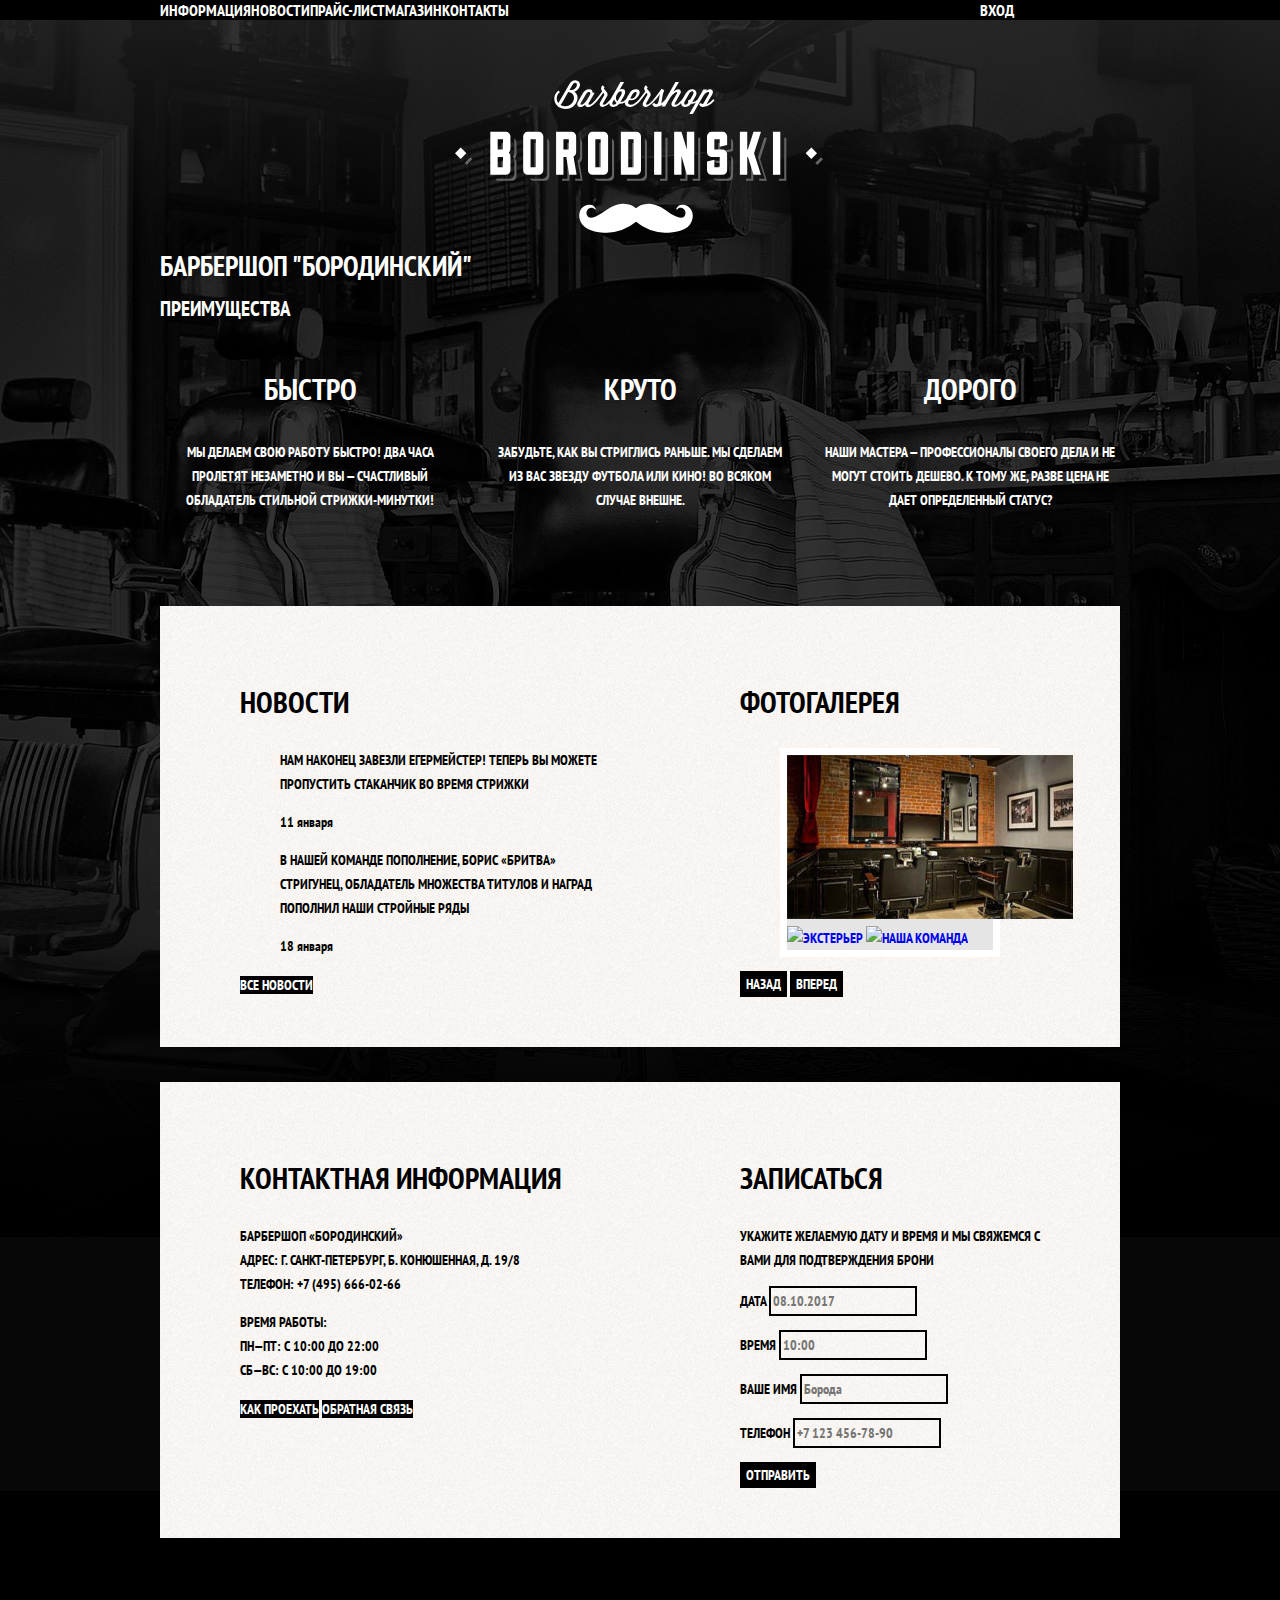
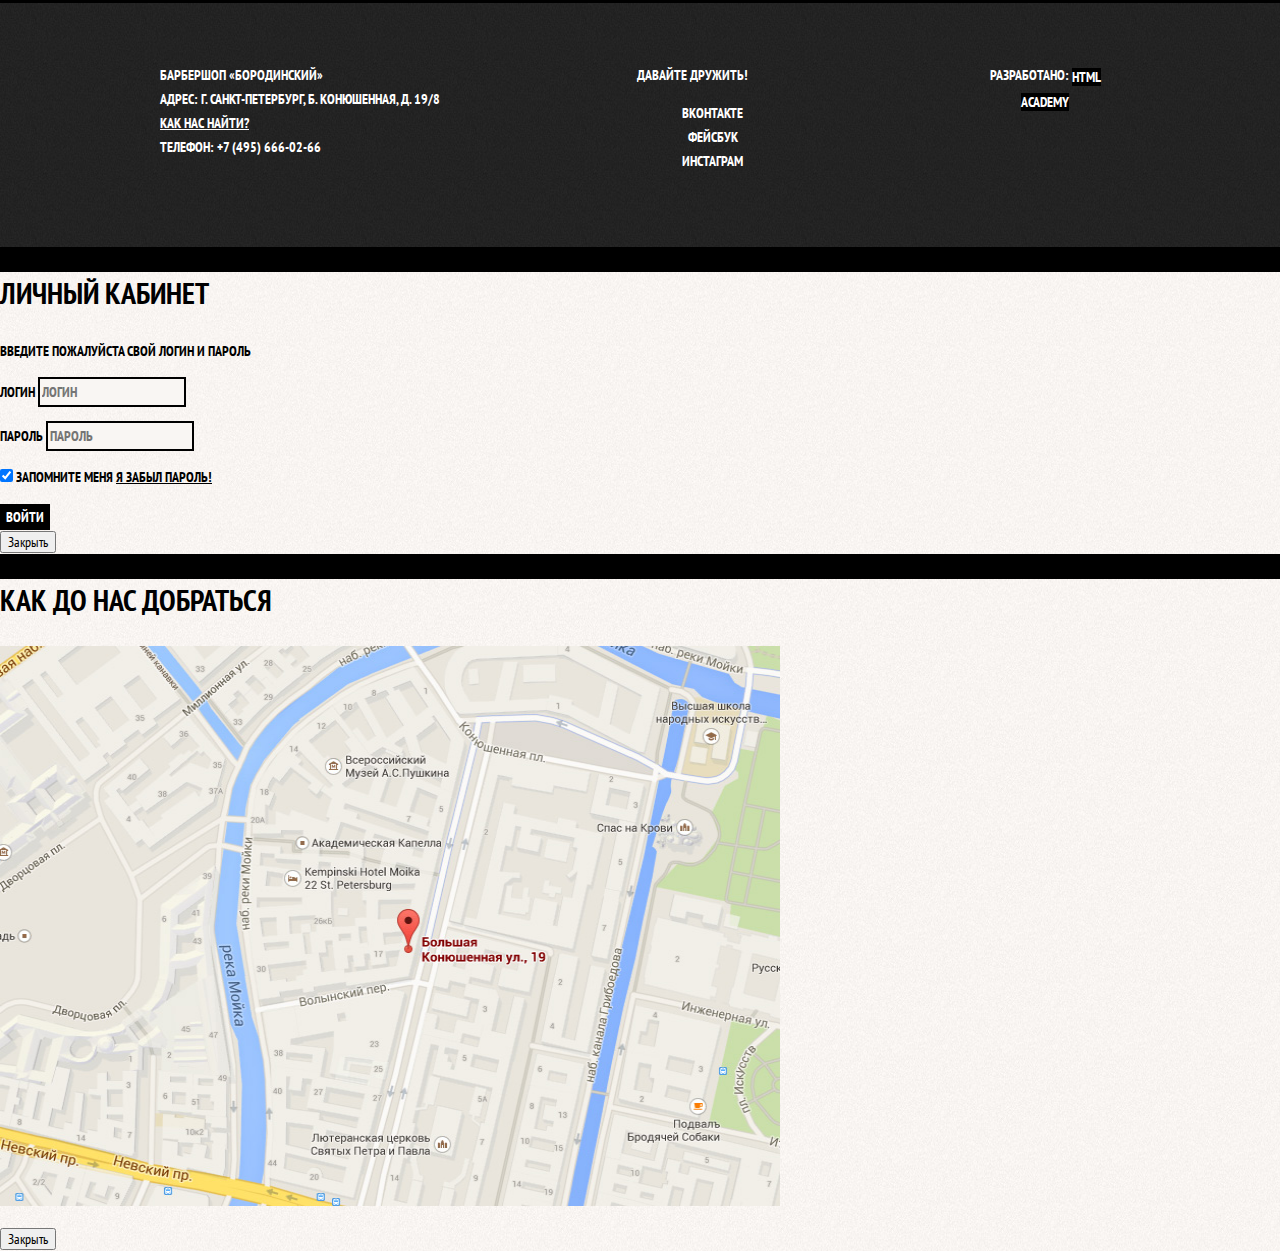
==== commit d0f1d74b: "completed basic flex-box for index.html" ====
--- a/index.html
+++ b/index.html
@@ -147,24 +147,26 @@
         </div>
     </main>
     <footer class="main-footer">
-        <p class="footer-contacts">
-            Барбершоп «Бородинский»<br />
-            Адрес: г. Санкт-Петербург, б. Конюшенная, д. 19/8<br />
-            <a href="map.html">Как нас найти?</a><br />
-            Телефон: +7 (495) 666-02-66
-        </p>
-        <div class="footer-social">
-            <b>Давайте дружить!</b>
-            <ul>
-                <li><a class="social-button" href="#">Вконтакте</a></li>
-                <li><a class="social-button" href="#">Фейсбук</a></li>
-                <li><a class="social-button" href="#">Инстаграм</a></li>
-            </ul>
+        <div class="container">
+            <p class="footer-contacts">
+                Барбершоп «Бородинский»<br />
+                Адрес: г. Санкт-Петербург, б. Конюшенная, д. 19/8<br />
+                <a href="map.html">Как нас найти?</a><br />
+                Телефон: +7 (495) 666-02-66
+            </p>
+            <div class="footer-social">
+                <b>Давайте дружить!</b>
+                <ul>
+                    <li><a class="social-button" href="#">Вконтакте</a></li>
+                    <li><a class="social-button" href="#">Фейсбук</a></li>
+                    <li><a class="social-button" href="#">Инстаграм</a></li>
+                </ul>
+            </div>
+            <p class="footer-copyright">
+                <b>Разработано:</b>
+                <a class="button" href="https://htmlacademy.ru/">HTML Academy</a>
+            </p>
         </div>
-        <p class="footer-copyright">
-            <b>Разработано:</b>
-            <a class="button" href="https://htmlacademy.ru/">HTML Academy</a>
-        </p>
     </footer>
     <section class="modal modal-login">
         <h2>Личный кабинет</h2>
--- a/CSS/style.css
+++ b/CSS/style.css
@@ -90,29 +90,28 @@
     margin: 0 auto;
     padding: 0 10px;
 
-    border: 1px solid blue;
 }
 
 .main-navigation-wrapper .container {
     display: flex;
     justify-content: space-between;
-}
-
-.site-navigation,
-.user-navigation {
-    margin: 0;
-    padding: 0;
-
-    list-style: none;
 }
 
 .site-navigation {
     width: 620px;
     display: flex;
+    margin: 0;
+    padding: 0;
+
+    list-style: none;
 }
 
 .user-navigation {
     width: 140px;
+    margin: 0;
+    padding: 0;
+
+    list-style: none;
 }
 
 .site-navigation a,
@@ -127,11 +126,22 @@
     background-color: #242424;
 }
 
+.features {
+    margin-bottom: 80px;
+}
+
 .features-list {
+    display: flex;
+    justify-content: space-between;
+    margin: 0;
+    padding: 0;
+
     list-style: none;
 }
 
 .feature-item {
+    width: 300px;
+
     text-align: center;
 }
 
@@ -141,6 +151,11 @@
 }
 
 .index-columns {
+    display: flex;
+    justify-content: space-between;
+    margin-bottom: 35px;
+    padding: 50px 80px;
+
     color: #000000;
 
     background-color: #fdfaf7;
@@ -154,17 +169,33 @@
     line-height: 42px;
 }
 
+.news {
+    width: 380px;
+}
+
 .news-list {
     list-style: none;
 }
 
 .news-item time {
     text-transform: lowercase;
+}
+
+.gallery {
+    width: 300px;
 }
 
 .gallery-content {
     background-color: #e5e5e5;
     border: 7px solid #ffffff;
+}
+
+.contacts {
+    width: 380px;
+}
+
+.appointment {
+    width: 300px;
 }
 
 .appointment-item input {
@@ -342,6 +373,9 @@
 
 /* подвал сайта */
 .main-footer {
+    padding: 60px 0;
+    margin-top: 65px;
+
     color: #ffffff;
 
     background-color: #242424;
@@ -350,6 +384,16 @@
     background-repeat: repeat;
 }
 
+.main-footer .container {
+    display: flex;
+}
+
+.footer-contacts {
+    width: 380px;
+    margin: 0;
+    margin-right: 80px;
+}
+
 .footer-contacts a {
     color: #ffffff;
     text-decoration: underline;
@@ -361,6 +405,7 @@
 }
 
 .footer-social {
+    width: 145px;
     text-align: center;
 }
 
@@ -373,6 +418,10 @@
 }
 
 .footer-copyright {
+    width: 150px;
+    margin: 0;
+    margin-left: auto;
+
     text-align: center;
 }
 
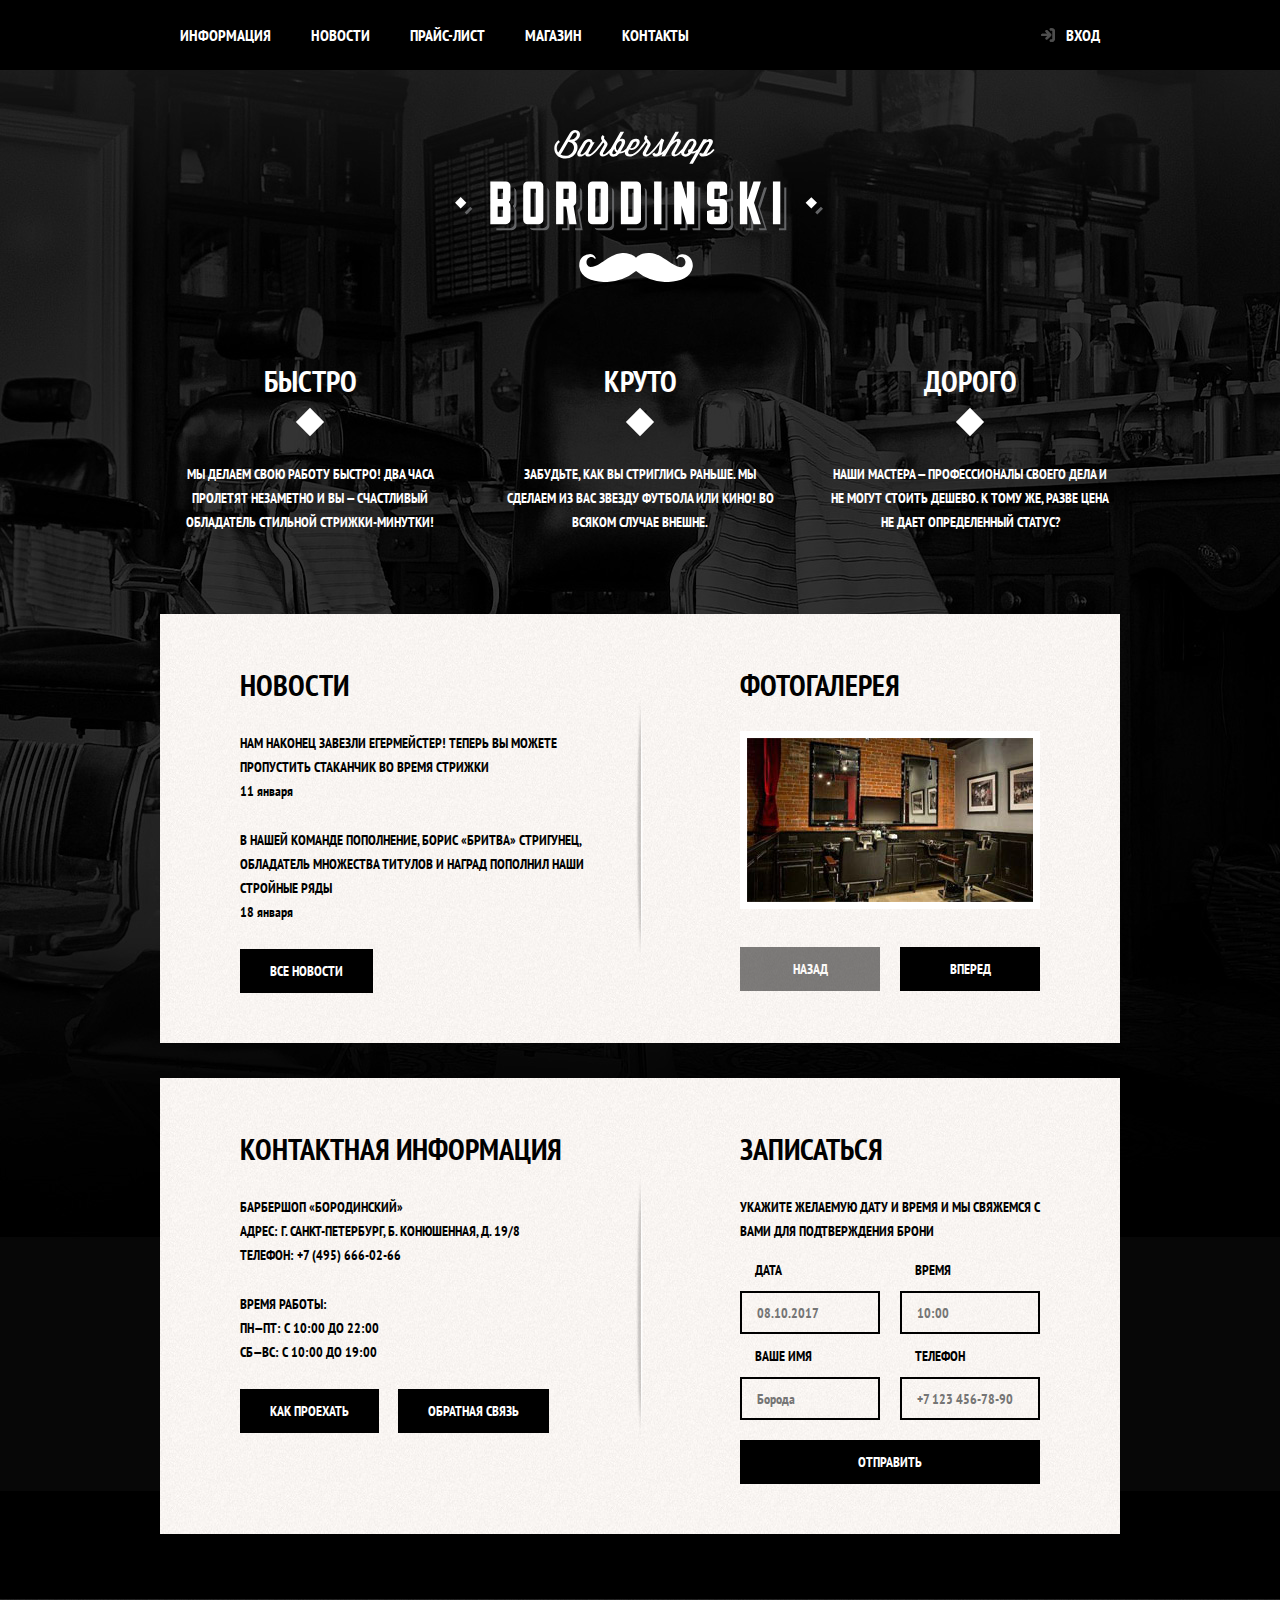
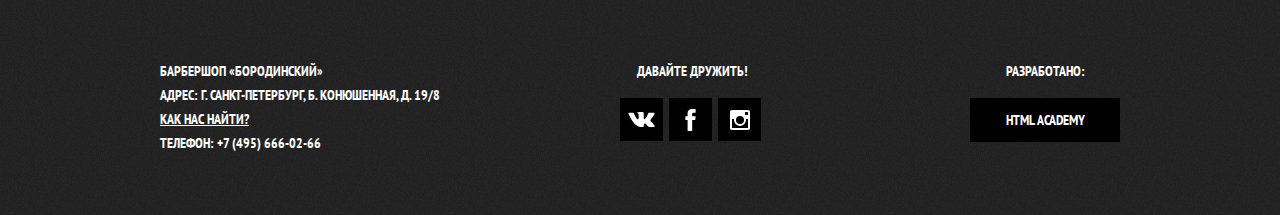
==== commit 911cca6f: "Modal window" ====
--- a/index.html
+++ b/index.html
@@ -2,204 +2,223 @@
 <html lang="ru">
 
 <head>
-    <meta charset="UTF-8" />
-    <meta name="viewport" content="width=device-width, initial-scale=1.0" />
-    <meta http-equiv="X-UA-Compatible" content="ie=edge" />
-    <meta name="keywords" content="борода, барбершоп, усы, стрижка, стиль, парикмахерская">
-    <meta name="description" content="Веб сайт барбершопа Бородинский">
-    <title>Барбершоп 'Бородинский'</title>
-    <link href="https://fonts.googleapis.com/css?family=PT+Sans+Narrow:400,700&display=swap&subset=cyrillic"
-        rel="stylesheet" />
-    <link rel="stylesheet" href="CSS/normalize.css" />
-    <link rel="stylesheet" href="CSS/style.css" />
+  <meta charset="UTF-8" />
+  <meta name="viewport" content="width=device-width, initial-scale=1.0" />
+  <meta http-equiv="X-UA-Compatible" content="ie=edge" />
+  <meta name="keywords" content="борода, барбершоп, усы, стрижка, стиль, парикмахерская">
+  <meta name="description" content="Веб сайт барбершопа Бородинский">
+  <title>Барбершоп 'Бородинский'</title>
+  <link href="https://fonts.googleapis.com/css?family=PT+Sans+Narrow:400,700&display=swap&subset=cyrillic"
+    rel="stylesheet" />
+  <link rel="stylesheet" href="CSS/normalize.css" />
+  <link rel="stylesheet" href="CSS/style.css" />
 </head>
 
 <body>
-    <header class="main-header">
-        <nav class="main-navigation">
-            <a class="main-header-logo">
-                <img src="img/indexLogo.svg" width="368" height="153" alt="Логотип барбершопа 'Бородинский'" />
-            </a>
-            <div class="main-navigation-wrapper">
-                <div class="container">
-                    <ul class="site-navigation">
-                        <li><a href="info.html">Информация</a></li>
-                        <li><a href="news.html">Новости</a></li>
-                        <li><a href="price.html">Прайс-лист</a></li>
-                        <li><a href="shop.html">Магазин</a></li>
-                        <li><a href="contacts.html">Контакты</a></li>
-                    </ul>
-                    <ul class="user-navigation">
-                        <li class="login-link">
-                            <a class="login-link" href="login.html">Вход</a>
-                        </li>
-                    </ul>
-                </div>
-            </div>
-        </nav>
-    </header>
-    <main class="container">
-        <h1 class="visually-hidden">Барбершоп "Бородинский"</h1>
-        <section class="features">
-            <h2 class="visually-hidden">Преимущества</h2>
-            <ul class="features-list">
-                <li class="feature-item">
-                    <h3>Быстро</h3>
-                    <p>
-                        Мы делаем свою работу быстро! Два часа пролетят незаметно и вы —
-                        счастливый обладатель стильной стрижки-минутки!
-                    </p>
-                </li>
-                <li class="feature-item">
-                    <h3>Круто</h3>
-                    <p>
-                        Забудьте, как вы стриглись раньше. Мы сделаем из вас звезду
-                        футбола или кино! Во всяком случае внешне.
-                    </p>
-                </li>
-                <li class="feature-item">
-                    <h3>Дорого</h3>
-                    <p>
-                        Наши мастера — профессионалы своего дела и не могут стоить дешево.
-                        К тому же, разве цена не дает определенный статус?
-                    </p>
-                </li>
-            </ul>
-        </section>
-        <div class="index-columns">
-            <section class="news">
-                <h2>Новости</h2>
-                <ul class="news-list">
-                    <li class="news-item">
-                        <p>
-                            Нам наконец завезли егермейстер! Теперь вы можете пропустить
-                            стаканчик во время стрижки
-                        </p>
-                        <time datetime="2016-01-11">11 января</time>
-                    </li>
-                    <li class="news-item">
-                        <p>
-                            В нашей команде пополнение, борис «бритва» стригунец, обладатель
-                            множества титулов и наград пополнил наши стройные ряды
-                        </p>
-                        <time datetime="2016-01-18">18 января</time>
-                    </li>
-                </ul>
-                <a class="button" href="news.html">Все новости</a>
-            </section>
-            <section class="gallery">
-                <h2>Фотогалерея</h2>
-                <figure class="gallery-content">
-                    <a href="#"><img src="img/Studio.jpg" width="286" height="164" alt="Интерьер" /></a>
-                    <a href="#"><img src="#" alt="Экстерьер" /></a>
-                    <a href="#"><img src="#" alt="Наша команда" /></a>
-                </figure>
-                <button class="button gallery-button gallery-button-back">
-                    Назад
-                </button>
-                <button class="button gallery-button gallery-button-next">
-                    Вперед
-                </button>
-            </section>
+  <header class="main-header">
+    <nav class="main-navigation">
+      <a class="main-header-logo">
+        <img src="img/indexLogo.svg" width="368" height="153" alt="Логотип барбершопа 'Бородинский'" />
+      </a>
+      <div class="main-navigation-wrapper">
+        <div class="container">
+          <ul class="site-navigation">
+            <li><a href="info.html">Информация</a></li>
+            <li><a href="news.html">Новости</a></li>
+            <li><a href="price.html">Прайс-лист</a></li>
+            <li><a href="shop.html">Магазин</a></li>
+            <li><a href="contacts.html">Контакты</a></li>
+          </ul>
+          <ul class="user-navigation">
+            <li>
+              <a class="login-link" href="login.html">Вход</a>
+            </li>
+          </ul>
         </div>
-        <div class="index-columns">
-            <section class="contacts">
-                <h2>Контактная Информация</h2>
-                <p>
-                    Барбершоп «Бородинский»<br />
-                    Адрес: г. Санкт-петербург, б. Конюшенная, д. 19/8<br />
-                    Телефон: +7 (495) 666-02-66
-                </p>
-                <p>
-                    Время работы:<br />
-                    Пн—Пт: с 10:00 до 22:00<br />
-                    Сб—Вс: с 10:00 до 19:00
-                </p>
-                <a class="button" href="map.html">Как проехать</a>
-                <a class="button" href="contacts.html">Обратная связь</a>
-            </section>
-            <section class="appointment">
-                <h2>Записаться</h2>
-                <p class="appointment-info">
-                    Укажите желаемую дату и время и мы свяжемся с вами для подтверждения
-                    брони
-                </p>
-                <form class="appointment-form" action="https://echo.htmlacademy.ru" method="post">
-                    <p class="appointment-item">
-                        <label for="appointment-date">Дата</label>
-                        <input id="appointment-date" type="text" name="date" value="" placeholder="08.10.2017" />
-                    </p>
-                    <p class="appointment-item">
-                        <label for="appointment-time">Время</label>
-                        <input id="appointment-time" type="text" name="time" value="" placeholder="10:00" />
-                    </p>
-                    <p class="appointment-item">
-                        <label for="appointment-name">Ваше имя</label>
-                        <input id="appointment-name" type="text" name="name" value="" placeholder="Борода" />
-                    </p>
-                    <p class="appointment-item">
-                        <label for="appointment-phone">Телефон</label>
-                        <input id="appointment-phone" type="tel" name="phone" value="" placeholder="+7 123 456-78-90" />
-                    </p>
-                    <button class="button" type="submit">Отправить</button>
-                </form>
-            </section>
+      </div>
+    </nav>
+  </header>
+  <main class="container">
+    <h1 class="visually-hidden">Барбершоп "Бородинский"</h1>
+    <section class="features">
+      <h2 class="visually-hidden">Преимущества</h2>
+      <ul class="features-list">
+        <li class="feature-item">
+          <h3>Быстро</h3>
+          <p>
+            Мы делаем свою работу быстро! Два часа пролетят незаметно и вы —
+            счастливый обладатель стильной стрижки-минутки!
+          </p>
+        </li>
+        <li class="feature-item">
+          <h3>Круто</h3>
+          <p>
+            Забудьте, как вы стриглись раньше. Мы сделаем из вас звезду
+            футбола или кино! Во всяком случае внешне.
+          </p>
+        </li>
+        <li class="feature-item">
+          <h3>Дорого</h3>
+          <p>
+            Наши мастера — профессионалы своего дела и не могут стоить дешево.
+            К тому же, разве цена не дает определенный статус?
+          </p>
+        </li>
+      </ul>
+    </section>
+    <div class="index-columns">
+      <section class="news">
+        <h2>Новости</h2>
+        <ul class="news-list">
+          <li class="news-item">
+            <p>
+              Нам наконец завезли егермейстер! Теперь вы можете пропустить
+              стаканчик во время стрижки
+            </p>
+            <time datetime="2016-01-11">11 января</time>
+          </li>
+          <li class="news-item">
+            <p>
+              В нашей команде пополнение, борис «бритва» стригунец, обладатель
+              множества титулов и наград пополнил наши стройные ряды
+            </p>
+            <time datetime="2016-01-18">18 января</time>
+          </li>
+        </ul>
+        <a class="button" href="news.html">Все новости</a>
+      </section>
+      <section class="gallery">
+        <h2>Фотогалерея</h2>
+        <div class="gallery-container">
+          <figure class="gallery-content">
+            <a href="#"><img src="img/Studio.jpg" width="286" height="164" alt="Интерьер" /></a>
+            <!-- <a href="#"><img src="#" alt="Экстерьер" /></a> -->
+            <!-- <a href="#"><img src="#" alt="Наша команда" /></a> -->
+          </figure>
+
+          <button class="button gallery-button gallery-button-back disabled">
+            Назад
+          </button>
+          <button class="button gallery-button gallery-button-next">
+            Вперед
+          </button>
         </div>
-    </main>
-    <footer class="main-footer">
-        <div class="container">
-            <p class="footer-contacts">
-                Барбершоп «Бородинский»<br />
-                Адрес: г. Санкт-Петербург, б. Конюшенная, д. 19/8<br />
-                <a href="map.html">Как нас найти?</a><br />
-                Телефон: +7 (495) 666-02-66
-            </p>
-            <div class="footer-social">
-                <b>Давайте дружить!</b>
-                <ul>
-                    <li><a class="social-button" href="#">Вконтакте</a></li>
-                    <li><a class="social-button" href="#">Фейсбук</a></li>
-                    <li><a class="social-button" href="#">Инстаграм</a></li>
-                </ul>
-            </div>
-            <p class="footer-copyright">
-                <b>Разработано:</b>
-                <a class="button" href="https://htmlacademy.ru/">HTML Academy</a>
-            </p>
-        </div>
-    </footer>
-    <section class="modal modal-login">
-        <h2>Личный кабинет</h2>
-        <p>Введите пожалуйста свой логин и пароль</p>
-        <Form class="login-form" action="https://echo.htmlacademy.ru" method="post">
-            <p>
-                <label class="visually-hidden" for="user-login">Логин</label>
-                <input class="login-icon-user" id="user-login" type="text" name="login" value="" placeholder="Логин" />
-            </p>
-            <p>
-                <label class="visually-hidden" for="user-password">Пароль</label>
-                <input class="login-icon-password" id="user-password" type="password" name="password" value=""
-                    placeholder="Пароль" />
-            </p>
-            <p class="login-password-info">
-                <label class="login-checkbox">
-                    <input class="visually-hidden" type="checkbox" name="remember" checked />
-                    <span class="checkbox-indicator"></span>
-                    Запомните меня
-                </label>
-                <a class="restore" href="#">Я забыл пароль!</a>
-            </p>
-            <button class="button" type="submit">Войти</button>
-        </Form>
-        <button class="modal-close" type="button">Закрыть</button>
-    </section>
-    <section class="modal modal-map">
-        <h2 class="visually-hidden">Как до нас добраться</h2>
+      </section>
+    </div>
+    <div class="index-columns">
+      <section class="contacts">
+        <h2>Контактная Информация</h2>
         <p>
-            <img src="img/map.jpg" width="780" height="560" alt="Офис компании по адресу ул. Большая конюшенная 19/8, Санкт-Петербург"/>
+          Барбершоп «Бородинский»<br />
+          Адрес: г. Санкт-петербург, б. Конюшенная, д. 19/8<br />
+          Телефон: +7 (495) 666-02-66
         </p>
-        <button class="modal-close" type="button">Закрыть</button>
-    </section>
+        <p>
+          Время работы:<br />
+          Пн—Пт: с 10:00 до 22:00<br />
+          Сб—Вс: с 10:00 до 19:00
+        </p>
+        <a class="button" href="map.html">Как проехать</a>
+        <a class="button" href="contacts.html">Обратная связь</a>
+      </section>
+      <section class="appointment">
+        <h2>Записаться</h2>
+        <p class="appointment-info">
+          Укажите желаемую дату и время и мы свяжемся с вами для подтверждения
+          брони
+        </p>
+        <form class="appointment-form" action="https://echo.htmlacademy.ru" method="post">
+          <p class="appointment-item">
+            <label for="appointment-date">Дата</label>
+            <input id="appointment-date" type="text" name="date" value="" placeholder="08.10.2017" />
+          </p>
+          <p class="appointment-item">
+            <label for="appointment-time">Время</label>
+            <input id="appointment-time" type="text" name="time" value="" placeholder="10:00" />
+          </p>
+          <p class="appointment-item">
+            <label for="appointment-name">Ваше имя</label>
+            <input id="appointment-name" type="text" name="name" value="" placeholder="Борода" />
+          </p>
+          <p class="appointment-item">
+            <label for="appointment-phone">Телефон</label>
+            <input id="appointment-phone" type="tel" name="phone" value="" placeholder="+7 123 456-78-90" />
+          </p>
+          <button class="button" type="submit">Отправить</button>
+        </form>
+      </section>
+    </div>
+  </main>
+  <footer class="main-footer">
+    <div class="container">
+      <p class="footer-contacts">
+        Барбершоп «Бородинский»<br />
+        Адрес: г. Санкт-Петербург, б. Конюшенная, д. 19/8<br />
+        <a href="map.html">Как нас найти?</a><br />
+        Телефон: +7 (495) 666-02-66
+      </p>
+      <div class="footer-social">
+        <b>Давайте дружить!</b>
+        <ul>
+          <li><a class="social-button" href="#"><span class="visually-hidden">Вконтакте</span><svg
+                xmlns="http://www.w3.org/2000/svg" width="27" height="15" viewBox="0 0 26.14 14.91">
+                <path
+                  d="M26 13.47l-.09-.17a13.55 13.55 0 0 0-2.6-3q-.87-.83-1.1-1.12A1 1 0 0 1 22 8a10.27 10.27 0 0 1 1.22-1.78l.88-1.16q2.35-3.13 2-4L26 .94a.8.8 0 0 0-.4-.22 2.14 2.14 0 0 0-.87 0h-3.92a.51.51 0 0 0-.27 0h-.3a.6.6 0 0 0-.15.14.93.93 0 0 0-.14.24 22.22 22.22 0 0 1-1.46 3.06q-.5.84-.93 1.46a7 7 0 0 1-.71.91 4.94 4.94 0 0 1-.52.47q-.23.18-.35.15l-.23-.05a.9.9 0 0 1-.31-.33 1.49 1.49 0 0 1-.16-.53V1.6a3.14 3.14 0 0 0 0-.62 2.12 2.12 0 0 0-.14-.44.73.73 0 0 0-.28-.33 1.57 1.57 0 0 0-.46-.18A9 9 0 0 0 12.57 0a8.93 8.93 0 0 0-3.25.33 1.83 1.83 0 0 0-.52.41q-.25.3-.07.33a1.67 1.67 0 0 1 1.16.59l.08.16a2.6 2.6 0 0 1 .19.63 6.32 6.32 0 0 1 .12 1 10.59 10.59 0 0 1 0 1.7q-.07.71-.13 1.1a2.21 2.21 0 0 1-.18.64 2.69 2.69 0 0 1-.16.3l-.07.07a1 1 0 0 1-.37.07.86.86 0 0 1-.46-.19 3.27 3.27 0 0 1-.56-.52 7 7 0 0 1-.66-.93q-.37-.6-.76-1.42l-.22-.39q-.2-.38-.56-1.11t-.62-1.43A.9.9 0 0 0 5.2.9h-.07a.93.93 0 0 0-.22-.16A1.44 1.44 0 0 0 4.6.65L.87.68A1 1 0 0 0 .1.94L0 1a.44.44 0 0 0 0 .22 1.08 1.08 0 0 0 .08.37Q.9 3.53 1.86 5.31t1.66 2.87Q4.23 9.27 5 10.24t1 1.24l.37.41.34.33a8.06 8.06 0 0 0 1 .78 16.34 16.34 0 0 0 1.4.9 7.6 7.6 0 0 0 1.79.72 6.19 6.19 0 0 0 2 .22h1.57a1.08 1.08 0 0 0 .72-.3l.05-.07a.9.9 0 0 0 .1-.25 1.38 1.38 0 0 0 0-.37 4.48 4.48 0 0 1 .09-1.05 2.77 2.77 0 0 1 .23-.71 1.74 1.74 0 0 1 .29-.4 1.19 1.19 0 0 1 .23-.2h.11a.86.86 0 0 1 .77.21 4.52 4.52 0 0 1 .83.79q.39.47.93 1.05a6.41 6.41 0 0 0 1 .87l.27.16a3.31 3.31 0 0 0 .71.3 1.53 1.53 0 0 0 .76.07l3.48-.05a1.58 1.58 0 0 0 .8-.17.68.68 0 0 0 .34-.37 1.06 1.06 0 0 0 0-.46 1.71 1.71 0 0 0-.1-.36z"
+                  fill="#fff" /></svg></a></li>
+          <li><a class="social-button" href="#"><span class="visually-hidden">Фейсбук</span><svg
+                xmlns="http://www.w3.org/2000/svg" width="19" height="22" viewBox="0 0 10.15 21.74">
+                <path
+                  d="M3.34 1.12A4.77 4.77 0 0 1 6.53 0h3.61v3.81H7.81a1.07 1.07 0 0 0-1.09.83v2.55h3.42c-.08 1.23-.24 2.45-.41 3.67h-3v10.87H2.21V10.86H0V7.21h2.19V3.66a3.83 3.83 0 0 1 1.15-2.54z"
+                  fill="#fff" /></svg></a></li>
+          <li><a class="social-button" href="#"><span class="visually-hidden">Инстаграм</span><svg
+                xmlns="http://www.w3.org/2000/svg" width="20" height="20" viewBox="0 0 20 20">
+                <path
+                  d="M18 0H2a2 2 0 0 0-2 2v16a2 2 0 0 0 2 2h16a2 2 0 0 0 2-2V2a2 2 0 0 0-2-2zm-8 6a4 4 0 1 1-4 4 4 4 0 0 1 4-4zM2.5 18a.47.47 0 0 1-.5-.5V9h2.1a3.4 3.4 0 0 0-.1 1 6 6 0 1 0 12 0 3.4 3.4 0 0 0-.1-1H18v8.5a.47.47 0 0 1-.5.5zM18 4.5a.47.47 0 0 1-.5.5h-2a.47.47 0 0 1-.5-.5v-2a.47.47 0 0 1 .5-.5h2a.47.47 0 0 1 .5.5z"
+                  fill="#fff" /></svg></a></li>
+        </ul>
+      </div>
+      <p class="footer-copyright">
+        <b>Разработано:</b>
+        <a class="button" href="https://htmlacademy.ru/">HTML Academy</a>
+      </p>
+    </div>
+  </footer>
+  <!-- Модальное окно регистрации -->
+  <section class="modal modal-login">
+    <button class="modal-close" type="button"><span class="visually-hidden">Закрыть</span></button>
+    <h2>Личный кабинет</h2>
+    <p class="modal-description">Введите пожалуйста свой логин и пароль</p>
+    <Form class="login-form" action="https://echo.htmlacademy.ru" method="post">
+      <p>
+        <label class="visually-hidden" for="user-login">Логин</label>
+        <input class="login-icon-user" id="user-login" type="text" name="login" value="" placeholder="Логин" />
+      </p>
+      <p>
+        <label class="visually-hidden" for="user-password">Пароль</label>
+        <input class="login-icon-password" id="user-password" type="password" name="password" value=""
+          placeholder="Пароль" />
+      </p>
+      <p class="login-help">
+        <label class="login-checkbox">
+          <input class="visually-hidden" type="checkbox" name="remember" checked />
+          <span class="checkbox-indicator"></span>
+          Запомните меня
+        </label>
+        <a class="restore" href="#">Я забыл пароль!</a>
+      </p>
+      <button class="button" type="submit">Войти</button>
+    </Form>
+  </section>
+  <!-- Модальное окно карты -->
+  <section class="modal modal-map">
+    <h2 class="visually-hidden">Как до нас добраться</h2>
+    <p>
+      <img src="img/map.jpg" width="780" height="560"
+        alt="Офис компании по адресу ул. Большая конюшенная 19/8, Санкт-Петербург" />
+    </p>
+    <button class="modal-close" type="button"><span class="visually-hidden">Закрыть</span></button>
+  </section>
+  <div class="modal-overlay"></div>
 </body>
 
 </html>--- a/CSS/style.css
+++ b/CSS/style.css
@@ -1,477 +1,1012 @@
 html,
 body {
-    /* временный блок */
-    min-width: 1080px;
-    min-height: 1756px;
+  /* временный блок */
+  min-width: 1080px;
+  min-height: 1756px;
 }
 
 body {
-    margin: 0;
-    padding: 0;
-
-    font-family: "PT Sans Narrow", "Arial", "sans-serif";
-    font-size: 14px;
-    line-height: 24px;
-    font-weight: 700;
-    color: #ffffff;
-    text-transform: uppercase;
-
-    background-color: #000000;
-    background-image: url("/img/mainBackground.jpg");
-    background-position: top center;
-    background-repeat: no-repeat;
+  margin: 0;
+  padding: 0;
+
+  font-family: "PT Sans Narrow", "Arial", "sans-serif";
+  font-size: 14px;
+  line-height: 24px;
+  font-weight: 700;
+  color: #ffffff;
+  text-transform: uppercase;
+
+  background-color: #000000;
+  background-image: url("/img/mainBackground.jpg");
+  background-position: top center;
+  background-repeat: no-repeat;
 }
 
 /* изменение стилей каскада для shop */
-.inner-page { 
-    color: #000000;
-
-    background-color: #faf7f4;
-    background-image: url(/img/backgroundBlock.jpg);
-    background-position: 0 0;
-    background-repeat: repeat;
+.inner-page {
+  color: #000000;
+
+  background-color: #faf7f4;
+  background-image: url(/img/backgroundBlock.jpg);
+  background-position: 0 0;
+  background-repeat: repeat;
 }
 
 /* основной каскад для ссылок и кнопок */
 a {
-    text-decoration: none;
+  text-decoration: none;
+}
+
+img {
+  max-width: 100%;
+  height: auto;
+}
+
+.visually-hidden:not(:focus):not(:active),
+input[type="checkbox"].visually-hidden,
+input[type="radio"].visually-hidden {
+  position: absolute;
+
+  width: 1px;
+  height: 1px;
+  margin: -1px;
+  border: 0;
+  padding: 0;
+
+  white-space: nowrap;
+
+  clip-path: inset(100%);
+  clip: rect(0 0 0 0);
+  overflow: hidden;
 }
 
 .button {
-    font: inherit;
-
-    text-align: center;
-    color: #ffffff;
-    vertical-align: middle;
-    text-transform: uppercase;
-
-    background-color: #000000;
-    border: none;
+  display: inline-block;
+  padding: 10px 30px;
+  margin-right: 16px;
+
+  font: inherit;
+  text-align: center;
+  color: #ffffff;
+  vertical-align: middle;
+  text-transform: uppercase;
+
+  background-color: #000000;
+  border: none;
 }
 
 .button:hover,
 .button:focus,
 .button:active {
-    background-color: #663d15;
+  background-color: #663d15;
+}
+
+.button.disabled,
+.bitton:disabled {
+  cursor: default;
+  opacity: 0.5;
+  background-color: #000000;
 }
 
 /* стили для страницы index */
 
-.main-hheader {
-    margin-bottom: 75px;
+.main-header {
+  margin-bottom: 75px;
 }
 
 .main-header-logo {
-    order: 3;
-
-    width: 371px;
-    height: 155px;
+  order: 3;
+
+  width: 371px;
+  height: 155px;
 }
 
 .main-navigation {
-    display: flex;
-    flex-direction: column;
-    align-items: center;
-
-    font-size: 16px;
-    line-height: 20px;
-    color: #ffffff;
+  display: flex;
+  flex-direction: column;
+  align-items: center;
+
+  font-size: 16px;
+  line-height: 20px;
+  color: #ffffff;
 }
 
 .main-navigation-wrapper {
-    width: 100%;
-    margin-bottom: 60px;
-
-    background-color: #000000;
+  width: 100%;
+  margin-bottom: 60px;
+
+  background-color: #000000;
 }
 
 .container {
-    width: 960px;
-    margin: 0 auto;
-    padding: 0 10px;
+  width: 960px;
+  margin: 0 auto;
+  padding: 0 10px;
 
 }
 
 .main-navigation-wrapper .container {
-    display: flex;
-    justify-content: space-between;
+  display: flex;
+  justify-content: space-between;
 }
 
 .site-navigation {
-    width: 620px;
-    display: flex;
-    margin: 0;
-    padding: 0;
-
-    list-style: none;
+  display: flex;
+  flex-wrap: wrap;
+  width: 620px;
+  margin: 0;
+  padding: 0;
+
+  list-style: none;
 }
 
 .user-navigation {
-    width: 140px;
-    margin: 0;
-    padding: 0;
-
-    list-style: none;
+  display: flex;
+  max-width: 140px;
+  margin: 0;
+  padding: 0;
+
+  list-style: none;
+}
+
+.user-navigation .login-link {
+  position: relative;
+  padding-left: 50px;
+}
+
+.login-link::before {
+  content: "";
+
+  position: absolute;
+  top: 27px;
+  left: 24px;
+
+  width: 16px;
+  height: 18px;
+
+  background-image: url("/img/login.svg");
+  background-repeat: no-repeat;
+  background-position: 0 0;
+
+  opacity: 0.3;
+}
+
+.login-link:hover::before,
+.login-link:focus::before,
+.login-link:active::before {
+  opacity: 1;
 }
 
 .site-navigation a,
 .user-navigation a {
-    color: #ffffff;
+  display: block;
+  padding: 25px 20px;
+
+  color: #ffffff;
 }
 
 .site-navigation li:hover,
 .site-navigation li:focus,
 .user-navigation li:hover,
 .user-navigation li:focus {
-    background-color: #242424;
+  background-color: #242424;
 }
 
 .features {
-    margin-bottom: 80px;
+  margin-bottom: 80px;
 }
 
 .features-list {
-    display: flex;
-    justify-content: space-between;
-    margin: 0;
-    padding: 0;
-
-    list-style: none;
+  display: flex;
+  justify-content: space-between;
+  margin: 0;
+  padding: 0;
+
+  list-style: none;
 }
 
 .feature-item {
-    width: 300px;
-
-    text-align: center;
+  width: 300px;
+
+  text-align: center;
 }
 
 .feature-item h3 {
-    font-size: 30px;
-    line-height: 42px;
+  position: relative;
+
+  margin: 0;
+  margin-bottom: 60px;
+
+  font-size: 30px;
+  line-height: 42px;
+}
+
+.feature-item h3::after {
+  content: "";
+
+  position: absolute;
+  bottom: -30px;
+  left: 50%;
+  margin-left: -10px;
+
+  transform: rotate(45deg);
+
+  width: 20px;
+  height: 20px;
+
+  background-color: #ffffff;
+}
+
+.feature-item p {
+  margin: 0 10px;
 }
 
 .index-columns {
-    display: flex;
-    justify-content: space-between;
-    margin-bottom: 35px;
-    padding: 50px 80px;
-
-    color: #000000;
-
-    background-color: #fdfaf7;
-    background-image: url(/img/backgroundBlock.jpg);
-    background-position: 0 0;
-    background-repeat: repeat;
+  display: flex;
+  justify-content: space-between;
+  margin-bottom: 35px;
+  padding: 50px 80px;
+
+  color: #000000;
+
+  background-color: #fdfaf7;
+  background-image:
+    url(/img/block\ line.png),
+    url(/img/backgroundBlock.jpg);
+  background-position: center, 0 0;
+  background-repeat: no-repeat, repeat;
 }
 
 .index-columns h2 {
-    font-size: 30px;
-    line-height: 42px;
+  margin: 0;
+  margin-bottom: 25px;
+
+  font-size: 30px;
+  line-height: 42px;
 }
 
 .news {
-    width: 380px;
+  width: 380px;
 }
 
 .news-list {
-    list-style: none;
+  margin: 0;
+  margin-bottom: 25px;
+  padding: 0;
+
+  list-style: none;
+}
+
+.news-item {
+  margin-bottom: 25px;
+}
+
+.news-item p {
+  margin: 0;
 }
 
 .news-item time {
-    text-transform: lowercase;
+  text-transform: lowercase;
 }
 
 .gallery {
-    width: 300px;
+  width: 300px;
 }
 
 .gallery-content {
-    background-color: #e5e5e5;
-    border: 7px solid #ffffff;
+  height: 164px;
+  margin: 0;
+
+  background-color: #e5e5e5;
+  border: 7px solid #ffffff;
+}
+
+.gallery-content img {
+  width: 286px;
+  height: 164px;
+}
+
+.gallery-container {
+  position: relative;
+
+  height: 260px;
+}
+
+.gallery-button {
+  box-sizing: border-box;
+  position: absolute;
+  bottom: 0;
+
+  width: 140px;
+  margin: 0;
+}
+
+.gallery-button-back {
+  left: 0;
+}
+
+.gallery-button-next {
+  right: 0;
 }
 
 .contacts {
-    width: 380px;
+  width: 380px;
+}
+
+.contacts p {
+  margin: 0;
+  margin-bottom: 25px;
 }
 
 .appointment {
-    width: 300px;
+  width: 300px;
+}
+
+.appointment-info {
+  margin: 0;
+  margin-bottom: 15px;
+}
+
+.appointment-form {
+  display: flex;
+  flex-wrap: wrap;
+  justify-content: space-between;
+}
+
+.appointment-item {
+  width: 140px;
+  margin: 0;
+  margin-bottom: 10px;
+}
+
+.appointment-item label {
+  display: block;
+  margin-bottom: 9px;
+  margin-left: 15px;
 }
 
 .appointment-item input {
-    font: inherit;
-
-    background-color: transparent;
-    border: 2px solid #000000;
+  box-sizing: border-box;
+  width: 140px;
+  padding-top: 8px;
+  padding-left: 15px;
+  padding-right: 15px;
+  padding-bottom: 7px;
+}
+
+.appointment .button {
+  width: 100%;
+  margin-top: 10px;
+  margin-right: 0;
+}
+
+.appointment-item input {
+  font: inherit;
+
+  background-color: transparent;
+  border: 2px solid #000000;
 }
 
 .appointment-item input:focus {
-    border-color: #663d15;
+  border-color: #663d15;
 }
 
 /* стили для страницы shop */
+
+.inner-page .main-header {
+  margin-bottom: 50px;
+
+  background-color: #000000;
+}
+
+.inner-page .main-header-logo {
+  order: 0;
+  width: 111px;
+  height: 24px;
+  padding: 23px 20px;
+}
+
+.inner-page .main-navigation {
+  align-items: flex-start;
+  flex-direction: row;
+}
+
+.inner-page .user-navigation {
+  margin-left: auto;
+}
+
 .page-title {
-    font-size: 30px;
-    line-height: 42px;
+  margin: 0;
+  margin-bottom: 15px;
+  padding: 0;
+
+  font-size: 30px;
+  line-height: 42px;
 }
 
 .breadcrumbs {
-    list-style: none;
+  margin: 0;
+  margin-bottom: 50px;
+  padding: 0;
+
+  list-style: none;
 }
 
 .breadcrumbs a {
-    color: #000000;
+  color: #000000;
 }
 
 .breadcrumbs a:hover,
 .breadcrumbs a:focus {
-    text-decoration: underline;
+  text-decoration: underline;
 }
 
 .breadcrumbs-current {
-    color: #aba9a7;
+  color: #aba9a7;
+}
+
+.catalog-columns {
+  display: flex;
+  justify-content: space-between;
+}
+
+.filters {
+  width: 220px;
 }
 
 .filters fieldset {
-    border: none;  
+  border: none;
 }
 
 .filter legend {
-    font-size: 24px;
-    line-height: 30px;
+  font-size: 24px;
+  line-height: 30px;
 }
 
 .filter ul {
-    list-style: none;
-    line-height: 18px;
-}
-
-.filter-input:hover + label,
-.filter-input:focus + label {
-    color: #663d15;
-}
-
-.filter-input:disabled + label {
-    color: #000000;
-
-    opacity: 0.5;
+  list-style: none;
+  line-height: 18px;
+}
+
+.filter-input:hover+label,
+.filter-input:focus+label {
+  color: #663d15;
+}
+
+.filter-input:disabled+label {
+  color: #000000;
+
+  opacity: 0.5;
+}
+
+.catalog {
+  width: 700px;
 }
 
 .catalog-list {
-    list-style: none;
+  display: flex;
+  flex-wrap: wrap;
+  margin: 0;
+  margin-bottom: 25px;
+  padding: 0;
+
+  list-style: none;
 }
 
 .catalog-item {
-    background-color: #f8f8f8;
-    box-shadow: 0 0 10px rgba(0, 0, 0, 0.1);
+  width: 220px;
+  margin-bottom: 20px;
+  margin-right: 20px;
+
+  background-color: #f8f8f8;
+  box-shadow: 0 0 10px rgba(0, 0, 0, 0.1);
+}
+
+.catalog-item:nth-child(3n) {
+  margin-right: 0;
 }
 
 .catalog-item:hover {
-    box-shadow: 0 0 10px rgba(0, 0, 0, 0.2);
+  box-shadow: 0 0 10px rgba(0, 0, 0, 0.2);
 }
 
 .catalog-item a {
-    color: #000000;
+  color: #000000;
 }
 
 .catalog-item h3 {
-    font-size: 14px;
-    line-height: 20px;
+  font-size: 14px;
+  line-height: 20px;
 }
 
 .catalog-category {
-    text-transform: none;
+  text-transform: none;
 }
 
 .catalog-item-price b {
-    line-height: 18px;
-    text-align: center;
-
-    background-color: #e5e5e5;
+  line-height: 18px;
+  text-align: center;
+
+  background-color: #e5e5e5;
 }
 
 .catalog-item .button {
-    line-height: 18px;
-    color: #ffffff;
+  line-height: 18px;
+  color: #ffffff;
 }
 
 .pagination-list {
-    list-style: none;
+  margin: 0;
+  padding: 0;
+
+  list-style: none;
 }
 
 .pagination-item a {
-    color: #ffffff;
-
-    background-color: #000000;
+  color: #ffffff;
+
+  background-color: #000000;
 }
 
 .pagination-item a:hover,
 .pagination-item a:focus,
 .pagination-item a:active {
-    background-color: #663d15;
+  background-color: #663d15;
 }
 
 .pagination-item-current a {
-    color: #000000;
-
-    background-color: #ffffff;
+  color: #000000;
+
+  background-color: #ffffff;
 }
 
 .pagination-item-current a:hover,
 .pagination-item-current a:focus,
 .pagination-item-current a:active {
-    color: #000000;
-
-    background-color: #ffffff;
+  color: #000000;
+
+  background-color: #ffffff;
 }
 
 /* Фотографии товара item.html ================
 ========================== */
 
+.product-photos {
+  width: 460px;
+}
+
 .product-photo-preview {
-    list-style: none;
+  list-style: none;
 }
 
 .product-photo-preview li {
-    box-shadow: 0 0 15px 0 rgba(0, 1, 1, 0.2);
+  box-shadow: 0 0 15px 0 rgba(0, 1, 1, 0.2);
 }
 
 .product-photo-full {
-    box-shadow: 0 0 15px 0 rgba(0, 1, 1, 0.2);
+  box-shadow: 0 0 15px 0 rgba(0, 1, 1, 0.2);
 }
 
 /* Артикул товара item.html ================
 ========================== */
 
 .product-article {
-    text-align: right;
-    color: #aeaeae;
+  text-align: right;
+  color: #aeaeae;
 }
 
 /* Цена товара item.html ================
 ========================== */
 
 .product-price b {
-    text-align: center;
-
-    background-color: #e5e5e5;
-}
-
-/* Список товара item.html ================
+  text-align: center;
+
+  background-color: #e5e5e5;
+}
+
+/* Описание товара item.html ================
 ========================== */
 
+.product-info {
+  width: 390px;
+}
+
 .product-info h3 {
-    font-size: 24px;
-    font-weight: 700;
-    line-height: 30px;
+  font-size: 24px;
+  font-weight: 700;
+  line-height: 30px;
 
 }
 
 .product-info ul {
-    list-style: none;
+  list-style: none;
+}
+
+/* price.html =================================
+=============== */
+
+.tagline {
+  padding: 0;
+  margin: 0;
+  margin-bottom: 60px;
+
+  font-size: 48px;
+  line-height: 48px;
+  font-weight: 700;
+  text-align: center;
+}
+
+.manufacturer-title,
+.price-title,
+.about-title {
+  margin: 0;
+  padding: 0;
+
+  font-size: 24px;
+  line-height: 30px;
+  font-weight: 700;
+}
+
+.manufacturer {
+  width: 380px;
+  margin-bottom: 60px;
+}
+
+.manufacturer-list {
+  margin: 0;
+  padding: 0;
+
+  list-style: none;
+}
+
+.price {
+  width: 460px;
+}
+
+.about-wrapper {
+  display: flex;
+  justify-content: space-between;
+}
+
+.about-text:first-child {
+  width: 380px;
+}
+
+.about-text:last-child {
+  width: 460px;
 }
 
 /* подвал сайта */
+
 .main-footer {
-    padding: 60px 0;
-    margin-top: 65px;
-
-    color: #ffffff;
-
-    background-color: #242424;
-    background-image: url(/img/backgroundFooter.jpg);
-    background-position: 0 0;
-    background-repeat: repeat;
+  padding: 60px 0;
+  margin-top: 65px;
+
+  color: #ffffff;
+
+  background-color: #242424;
+  background-image: url(/img/backgroundFooter.jpg);
+  background-position: 0 0;
+  background-repeat: repeat;
+}
+
+.inner-page .main-footer {
+  margin-top: 45px;
 }
 
 .main-footer .container {
-    display: flex;
+  display: flex;
 }
 
 .footer-contacts {
-    width: 380px;
-    margin: 0;
-    margin-right: 80px;
+  width: 380px;
+  margin: 0;
+  margin-right: 80px;
 }
 
 .footer-contacts a {
-    color: #ffffff;
-    text-decoration: underline;
+  color: #ffffff;
+  text-decoration: underline;
 }
 
 .footer-contacts a:hover,
 .footer-contacts a:focus {
-    text-decoration: none;
+  text-decoration: none;
 }
 
 .footer-social {
-    width: 145px;
-    text-align: center;
+  width: 145px;
+  text-align: center;
 }
 
 .footer-social ul {
-    list-style: none;
+  display: flex;
+  width: 141px;
+  flex-wrap: wrap;
+  justify-content: space-between;
+  margin: 0;
+  padding: 0;
+
+  list-style: none;
 }
 
 .social-button {
-    color: #ffffff;
+  display: flex;
+  align-items: center;
+  justify-content: center;
+
+  width: 43px;
+  height: 43px;
+
+  background-color: #000000;
+
+  color: #ffffff;
+}
+
+.social-button:hover,
+.social-button:focus {
+  background-color: #ffffff;
+}
+
+.social-button:hover path,
+.social-button:focus path {
+  fill: #000000;
+}
+
+.footer-social b {
+  display: block;
+  margin-bottom: 15px;
 }
 
 .footer-copyright {
-    width: 150px;
-    margin: 0;
-    margin-left: auto;
-
-    text-align: center;
+  width: 150px;
+  margin: 0;
+  margin-left: auto;
+
+  text-align: center;
+}
+
+.footer-copyright b {
+  display: block;
+  margin-bottom: 15px;
+}
+
+.footer-copyright .button {
+  display: block;
+  margin-right: 0;
 }
 
 .footer-copyright .button:hover,
 .footer-copyright .button:focus {
-    color: #000000;
-
-    background-color: #ffffff;
-}
-
-/* модальные окан */
+  color: #000000;
+
+  background-color: #ffffff;
+}
+
+/* модальные окна */
+
 .modal {
-    color: #000000;
-
-    background-color: #f5f2ef;
-    background-image: url(/img/backgroundBlock.jpg);
-    background-position: 0 0;
-    background-repeat: repeat;
+  display: none;
+  position: fixed;
+  z-index: 2;
+
+  color: #000000;
+
+  background-color: #f5f2ef;
+  background-image: url(/img/backgroundBlock.jpg);
+  background-position: 0 0;
+  background-repeat: repeat;
+  box-shadow: 0 30px 50px rgba(0, 0, 0, 0.75);
+}
+
+.modal-overlay {
+  position: fixed;
+  display: none;
+  top: 0;
+  left: 0;
+  width: 100%;
+  height: 100%;
+  z-index: 1;
+
+  background-color: rgba(49, 40, 8, 0.75);
+}
+
+.modal-login {
+  /* display: none; */
+  top: 50%;
+  left: 50%;
+
+
+  width: 300px;
+  /* margin-left: -230px; */
+  padding: 47px 80px;
+  transform: translate(-50%, -50%);
+}
+
+.modal-close {
+  position: absolute;
+  top: 7px;
+  right: -35px;
+
+  width: 23px;
+  height: 23px;
+
+  background-color: transparent;
+  border: 0;
+
+  cursor: pointer;
+}
+
+.modal-close::before,
+.modal-close::after {
+  content: "";
+
+  position: absolute;
+  top: 10px;
+  left: 1px;
+
+  width: 21px;
+  height: 3px;
+
+  background-color: #d0d0d0;
+}
+
+.modal-close::before {
+  transform: rotate(45deg);
+}
+
+.modal-close::after {
+  transform: rotate(-45deg);
 }
 
 .modal h2 {
-    font-size: 30px;
-    line-height: 42px;
+  margin: 0;
+  margin-bottom: 14px;
+
+  font-size: 30px;
+  line-height: 42px;
+
+}
+
+.modal-description {
+  margin: 0;
+  margin-bottom: 10px;
+}
+
+.login-form p {
+  margin: 0;
+  margin-bottom: 14px;
+}
+
+.login-form p:first-child {
+  /* margin: 0; */
+  margin-bottom: 9px;
+}
+
+.login-form p:last-child {
+  margin-bottom: 12px;
 }
 
 .login-form input[type="text"],
 .login-form input[type="password"] {
-    font: inherit;
-    color: #000000;
-    text-transform: uppercase;
-
-    background-color: #f9f6f3;
-    border: 2px solid #000000;
+  box-sizing: border-box;
+  width: 300px;
+  padding: 8px 15px;
+  padding-right: 40px;
+
+  font: inherit;
+  color: #000000;
+  text-transform: uppercase;
+
+  background-color: #f9f6f3;
+  border: 2px solid #000000;
 }
 
 .login-form input:focus {
-    border-color: #663d15;
+  border-color: #663d15;
+}
+
+.login-icon-user {
+  background-image: url(../img/user.svg);
+  background-position: 270px center;
+  background-repeat: no-repeat;
+}
+
+.login-icon-password {
+  background-image: url(../img/lock.svg);
+  background-position: 270px center;
+  background-repeat: no-repeat;
+}
+
+.login-form .login-help {
+  display: flex;
+  flex-wrap: wrap;
+  justify-content: space-between;
+}
+
+.login-checkbox {
+  position: relative;
+
+  padding-left: 30px;
+
+  cursor: pointer;
 }
 
 .login-checkbox:hover,
 .login-checkbox:focus {
-    color: #663d15;
+  color: #663d15;
+}
+
+.login-checkbox input[type="checkbox"] + .checkbox-indicator {
+  position: absolute;
+  top: 0;
+  left: 0;
+
+  width: 17px;
+  height: 17px;
+
+  border: 2px solid #000000;
+}
+
+.login-checkbox input[type="checkbox"]:focus + .checkbox-indicator {
+  border-color: #663d15;
+  outline: thin dotted;
+  /* outline: 1px solid #0078d7; */
+  outline: 5px auto -webkit-focus-ring-color;
+}
+
+.login-checkbox input[type="checkbox"]:checked + .checkbox-indicator::before,
+.login-checkbox input[type="checkbox"]:checked + .checkbox-indicator::after {
+  content: "";
+
+  position: absolute;
+  top: 8px;
+  left: 1px;
+
+  width: 15px;
+  height: 2px;
+
+  background-color: #000000;
+
+  /* cursor: pointer; */
+}
+
+.login-checkbox input[type="checkbox"]:checked + .checkbox-indicator::before {
+  transform: rotate(45deg);
+}
+
+.login-checkbox input[type="checkbox"]:checked + .checkbox-indicator::after {
+  transform: rotate(-45deg);
 }
 
 .restore {
-    color: #000000;
-    text-decoration: underline;
+  color: #000000;
+  text-decoration: underline;
 }
 
 .restore:hover,
 .restore:focus {
-    text-decoration: none;
+  text-decoration: none;
+}
+
+.login-form .button {
+  width: 100%;
+  margin-right: 0;
+  margin-bottom: 7px;
+}
+
+.modal-map {
+  /* display: none; */
+  top: 50%;
+  left: 50%;
+  transform: translate(-50%, -50%);
+
+  width: 766px;
+  height: 561px;
+
+  border: 7px solid white;
+}
+
+.modal-map p {
+  margin: 0;
 }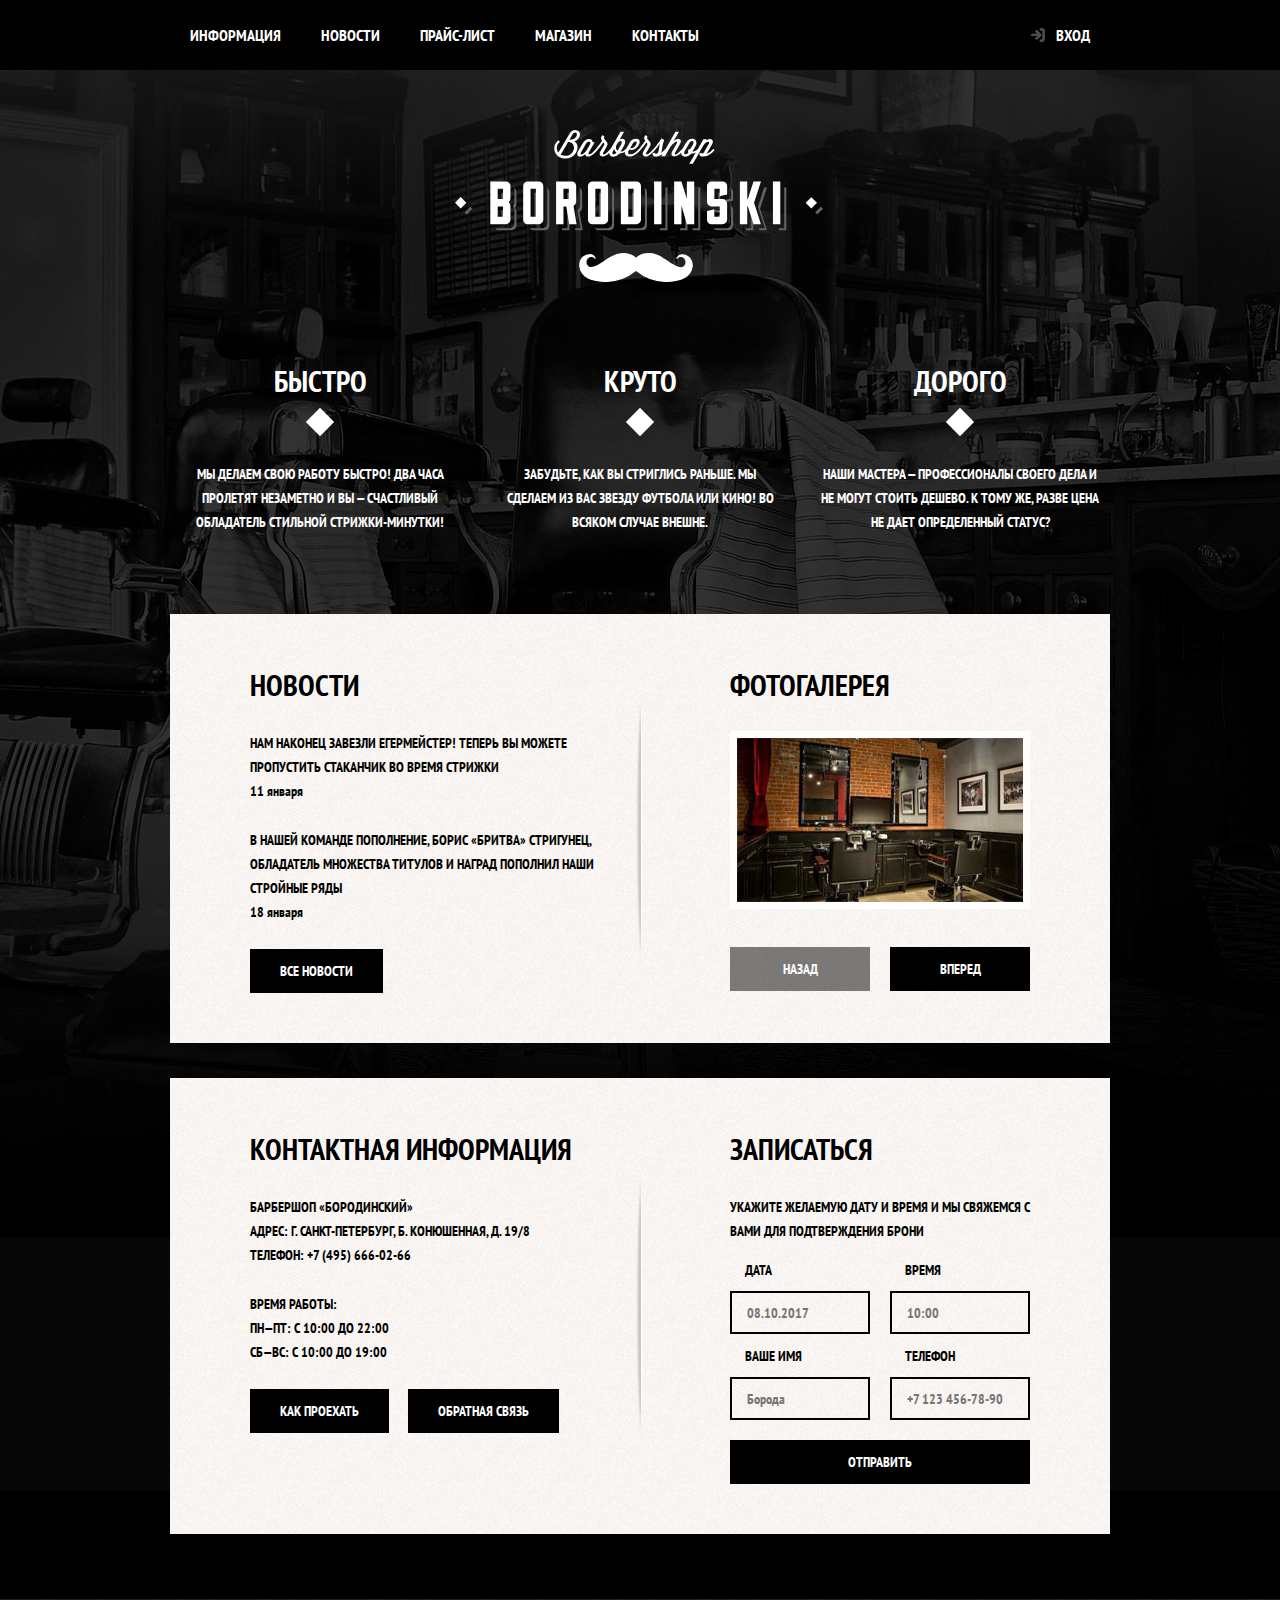
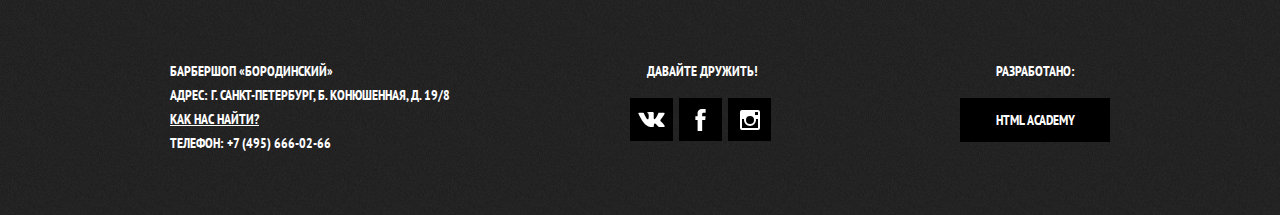
==== commit e00a38aa: "UX fixed" ====
--- a/index.html
+++ b/index.html
@@ -23,15 +23,15 @@
       <div class="main-navigation-wrapper">
         <div class="container">
           <ul class="site-navigation">
-            <li><a href="info.html">Информация</a></li>
-            <li><a href="news.html">Новости</a></li>
+            <li><a href="#">Информация</a></li>
+            <li><a href="#">Новости</a></li>
             <li><a href="price.html">Прайс-лист</a></li>
             <li><a href="shop.html">Магазин</a></li>
-            <li><a href="contacts.html">Контакты</a></li>
+            <li><a href="#">Контакты</a></li>
           </ul>
           <ul class="user-navigation">
             <li>
-              <a class="login-link" href="login.html">Вход</a>
+              <a class="login-link" href="#modalLogin">Вход</a>
             </li>
           </ul>
         </div>
@@ -85,13 +85,13 @@
             <time datetime="2016-01-18">18 января</time>
           </li>
         </ul>
-        <a class="button" href="news.html">Все новости</a>
+        <a class="button" >Все новости</a>
       </section>
       <section class="gallery">
         <h2>Фотогалерея</h2>
         <div class="gallery-container">
           <figure class="gallery-content">
-            <a href="#"><img src="img/Studio.jpg" width="286" height="164" alt="Интерьер" /></a>
+            <a><img src="img/Studio.jpg" width="286" height="164" alt="Интерьер" /></a>
             <!-- <a href="#"><img src="#" alt="Экстерьер" /></a> -->
             <!-- <a href="#"><img src="#" alt="Наша команда" /></a> -->
           </figure>
@@ -118,8 +118,8 @@
           Пн—Пт: с 10:00 до 22:00<br />
           Сб—Вс: с 10:00 до 19:00
         </p>
-        <a class="button" href="map.html">Как проехать</a>
-        <a class="button" href="contacts.html">Обратная связь</a>
+        <a class="button" href="#modalMap">Как проехать</a>
+        <a class="button">Обратная связь</a>
       </section>
       <section class="appointment">
         <h2>Записаться</h2>
@@ -154,23 +154,23 @@
       <p class="footer-contacts">
         Барбершоп «Бородинский»<br />
         Адрес: г. Санкт-Петербург, б. Конюшенная, д. 19/8<br />
-        <a href="map.html">Как нас найти?</a><br />
+        <a href="#modalMap">Как нас найти?</a><br />
         Телефон: +7 (495) 666-02-66
       </p>
       <div class="footer-social">
         <b>Давайте дружить!</b>
         <ul>
-          <li><a class="social-button" href="#"><span class="visually-hidden">Вконтакте</span><svg
+          <li><a class="social-button"><span class="visually-hidden">Вконтакте</span><svg
                 xmlns="http://www.w3.org/2000/svg" width="27" height="15" viewBox="0 0 26.14 14.91">
                 <path
                   d="M26 13.47l-.09-.17a13.55 13.55 0 0 0-2.6-3q-.87-.83-1.1-1.12A1 1 0 0 1 22 8a10.27 10.27 0 0 1 1.22-1.78l.88-1.16q2.35-3.13 2-4L26 .94a.8.8 0 0 0-.4-.22 2.14 2.14 0 0 0-.87 0h-3.92a.51.51 0 0 0-.27 0h-.3a.6.6 0 0 0-.15.14.93.93 0 0 0-.14.24 22.22 22.22 0 0 1-1.46 3.06q-.5.84-.93 1.46a7 7 0 0 1-.71.91 4.94 4.94 0 0 1-.52.47q-.23.18-.35.15l-.23-.05a.9.9 0 0 1-.31-.33 1.49 1.49 0 0 1-.16-.53V1.6a3.14 3.14 0 0 0 0-.62 2.12 2.12 0 0 0-.14-.44.73.73 0 0 0-.28-.33 1.57 1.57 0 0 0-.46-.18A9 9 0 0 0 12.57 0a8.93 8.93 0 0 0-3.25.33 1.83 1.83 0 0 0-.52.41q-.25.3-.07.33a1.67 1.67 0 0 1 1.16.59l.08.16a2.6 2.6 0 0 1 .19.63 6.32 6.32 0 0 1 .12 1 10.59 10.59 0 0 1 0 1.7q-.07.71-.13 1.1a2.21 2.21 0 0 1-.18.64 2.69 2.69 0 0 1-.16.3l-.07.07a1 1 0 0 1-.37.07.86.86 0 0 1-.46-.19 3.27 3.27 0 0 1-.56-.52 7 7 0 0 1-.66-.93q-.37-.6-.76-1.42l-.22-.39q-.2-.38-.56-1.11t-.62-1.43A.9.9 0 0 0 5.2.9h-.07a.93.93 0 0 0-.22-.16A1.44 1.44 0 0 0 4.6.65L.87.68A1 1 0 0 0 .1.94L0 1a.44.44 0 0 0 0 .22 1.08 1.08 0 0 0 .08.37Q.9 3.53 1.86 5.31t1.66 2.87Q4.23 9.27 5 10.24t1 1.24l.37.41.34.33a8.06 8.06 0 0 0 1 .78 16.34 16.34 0 0 0 1.4.9 7.6 7.6 0 0 0 1.79.72 6.19 6.19 0 0 0 2 .22h1.57a1.08 1.08 0 0 0 .72-.3l.05-.07a.9.9 0 0 0 .1-.25 1.38 1.38 0 0 0 0-.37 4.48 4.48 0 0 1 .09-1.05 2.77 2.77 0 0 1 .23-.71 1.74 1.74 0 0 1 .29-.4 1.19 1.19 0 0 1 .23-.2h.11a.86.86 0 0 1 .77.21 4.52 4.52 0 0 1 .83.79q.39.47.93 1.05a6.41 6.41 0 0 0 1 .87l.27.16a3.31 3.31 0 0 0 .71.3 1.53 1.53 0 0 0 .76.07l3.48-.05a1.58 1.58 0 0 0 .8-.17.68.68 0 0 0 .34-.37 1.06 1.06 0 0 0 0-.46 1.71 1.71 0 0 0-.1-.36z"
                   fill="#fff" /></svg></a></li>
-          <li><a class="social-button" href="#"><span class="visually-hidden">Фейсбук</span><svg
+          <li><a class="social-button"><span class="visually-hidden">Фейсбук</span><svg
                 xmlns="http://www.w3.org/2000/svg" width="19" height="22" viewBox="0 0 10.15 21.74">
                 <path
                   d="M3.34 1.12A4.77 4.77 0 0 1 6.53 0h3.61v3.81H7.81a1.07 1.07 0 0 0-1.09.83v2.55h3.42c-.08 1.23-.24 2.45-.41 3.67h-3v10.87H2.21V10.86H0V7.21h2.19V3.66a3.83 3.83 0 0 1 1.15-2.54z"
                   fill="#fff" /></svg></a></li>
-          <li><a class="social-button" href="#"><span class="visually-hidden">Инстаграм</span><svg
+          <li><a class="social-button"><span class="visually-hidden">Инстаграм</span><svg
                 xmlns="http://www.w3.org/2000/svg" width="20" height="20" viewBox="0 0 20 20">
                 <path
                   d="M18 0H2a2 2 0 0 0-2 2v16a2 2 0 0 0 2 2h16a2 2 0 0 0 2-2V2a2 2 0 0 0-2-2zm-8 6a4 4 0 1 1-4 4 4 4 0 0 1 4-4zM2.5 18a.47.47 0 0 1-.5-.5V9h2.1a3.4 3.4 0 0 0-.1 1 6 6 0 1 0 12 0 3.4 3.4 0 0 0-.1-1H18v8.5a.47.47 0 0 1-.5.5zM18 4.5a.47.47 0 0 1-.5.5h-2a.47.47 0 0 1-.5-.5v-2a.47.47 0 0 1 .5-.5h2a.47.47 0 0 1 .5.5z"
@@ -184,8 +184,8 @@
     </div>
   </footer>
   <!-- Модальное окно регистрации -->
-  <section class="modal modal-login">
-    <button class="modal-close" type="button"><span class="visually-hidden">Закрыть</span></button>
+  <section id="modalLogin" class="modal modal-login">
+    <a class="modal-close" href="#" type="button"><span class="visually-hidden">Закрыть</span></a>
     <h2>Личный кабинет</h2>
     <p class="modal-description">Введите пожалуйста свой логин и пароль</p>
     <Form class="login-form" action="https://echo.htmlacademy.ru" method="post">
@@ -204,21 +204,21 @@
           <span class="checkbox-indicator"></span>
           Запомните меня
         </label>
-        <a class="restore" href="#">Я забыл пароль!</a>
+        <a class="restore">Я забыл пароль!</a>
       </p>
       <button class="button" type="submit">Войти</button>
     </Form>
   </section>
   <!-- Модальное окно карты -->
-  <section class="modal modal-map">
+  <section id="modalMap" class="modal modal-map">
     <h2 class="visually-hidden">Как до нас добраться</h2>
     <p>
       <img src="img/map.jpg" width="780" height="560"
         alt="Офис компании по адресу ул. Большая конюшенная 19/8, Санкт-Петербург" />
     </p>
-    <button class="modal-close" type="button"><span class="visually-hidden">Закрыть</span></button>
+    <a class="modal-close" href="#" type="button"><span class="visually-hidden">Закрыть</span></a>
   </section>
-  <div class="modal-overlay"></div>
+  <div id="modalOverlay" class="modal-overlay"></div>
 </body>
 
 </html>--- a/CSS/style.css
+++ b/CSS/style.css
@@ -2,7 +2,7 @@
 body {
   /* временный блок */
   min-width: 1080px;
-  min-height: 1756px;
+  /* min-height: 1756px; */
 }
 
 body {
@@ -73,6 +73,8 @@
 
   background-color: #000000;
   border: none;
+
+  cursor: pointer;
 }
 
 .button:hover,
@@ -88,7 +90,7 @@
   background-color: #000000;
 }
 
-/* стили для страницы index */
+/* стили для внутренних страниц */
 
 .main-header {
   margin-bottom: 75px;
@@ -119,7 +121,7 @@
 }
 
 .container {
-  width: 960px;
+  width: 940px;
   margin: 0 auto;
   padding: 0 10px;
 
@@ -190,6 +192,27 @@
 .user-navigation li:hover,
 .user-navigation li:focus {
   background-color: #242424;
+}
+
+.site-navigation-current {
+  position: relative;
+}
+
+.site-navigation-current a:not([href]) {
+  background-color: #000000;
+}
+
+.site-navigation-current::after {
+  content: "";
+
+  position: absolute;
+  right: 20px;
+  bottom: 0;
+  left: 20px;
+
+  height: 5px;
+
+  background-color: #ffffff;
 }
 
 .features {
@@ -306,6 +329,10 @@
   height: 164px;
 }
 
+.gallery-content a {
+  cursor: pointer;
+}
+
 .gallery-container {
   position: relative;
 
@@ -319,6 +346,7 @@
 
   width: 140px;
   margin: 0;
+  cursor: pointer;
 }
 
 .gallery-button-back {
@@ -378,6 +406,8 @@
   width: 100%;
   margin-top: 10px;
   margin-right: 0;
+
+  cursor: pointer;
 }
 
 .appointment-item input {
@@ -401,6 +431,7 @@
 
 .inner-page .main-header-logo {
   order: 0;
+
   width: 111px;
   height: 24px;
   padding: 23px 20px;
@@ -425,11 +456,31 @@
 }
 
 .breadcrumbs {
+  display: flex;
   margin: 0;
   margin-bottom: 50px;
   padding: 0;
 
   list-style: none;
+}
+
+.breadcrumbs li:not(:first-of-type) {
+  position: relative;
+  padding-left: 40px;
+}
+
+.breadcrumbs li:not(:first-of-type)::before {
+  content: "";
+
+  position: absolute;
+  top: 8px;
+  left: 15px;
+
+  width: 8px;
+  height: 8px;
+
+  background-color: #000000;
+  transform: rotate(45deg);
 }
 
 .breadcrumbs a {
@@ -455,17 +506,113 @@
 }
 
 .filters fieldset {
+  margin: 0;
+  padding: 0;
+  margin-bottom: 50px;
+
   border: none;
 }
 
 .filter legend {
+  margin: 0;
+  padding: 0;
+  margin-bottom: 25px;
+
   font-size: 24px;
   line-height: 30px;
 }
 
 .filter ul {
+  /* position: relative; */
+  margin: 0;
+  padding: 0;
+
   list-style: none;
   line-height: 18px;
+}
+
+/* .filter-option {
+  position: relative;
+} */
+
+.filter-option label {
+  position: relative;
+  display: block;
+  padding-left: 43px;
+  margin-bottom: 18px;
+}
+
+.filter-option:last-child label {
+  margin-bottom: 0;
+}
+
+.manufacture .checkbox-indicator {
+  position: absolute;
+  top: -3px;
+  left: 0;
+
+  width: 16px;
+  height: 16px;
+
+  border: 2px solid black;
+}
+
+.filter-input-checkbox:checked + label .checkbox-indicator::before,
+.filter-input-checkbox:checked + label .checkbox-indicator::after {
+  content: "";
+  position: absolute;
+  top: 7px;
+  left: 2px;
+
+  width: 12px;
+  height: 2px;
+
+  background-color: black;
+}
+
+.filter-input-checkbox:checked + label .checkbox-indicator::before {
+  transform: rotate(45deg);
+}
+
+.filter-input-checkbox:checked + label .checkbox-indicator::after {
+  transform: rotate(-45deg);
+}
+
+.product-groups .radio-indicator {
+  position: absolute;
+  top: -2px;
+  left: 0;
+
+  width: 16px;
+  height: 16px;
+
+  border: 2px solid black;
+  border-radius: 50%;
+}
+
+.filter-input-radio:checked + label .radio-indicator::before {
+  content: "";
+
+  position: absolute;
+  top: 4px;
+  left: 4px;
+
+  width: 8px;
+  height: 8px;
+
+  background-color: black;
+  border-radius: 50%;
+}
+
+.filter-button {
+  display: block;
+  padding: 12px 31px;
+  margin: 0;
+
+  font-size: 13px;
+  line-height: 18px;
+
+  cursor: pointer;
 }
 
 .filter-input:hover+label,
@@ -483,51 +630,118 @@
   width: 700px;
 }
 
+.catalog-wrapper {
+  /* border: 1px solid black; */
+  margin-bottom: 45px;
+}
+
 .catalog-list {
   display: flex;
   flex-wrap: wrap;
   margin: 0;
-  margin-bottom: 25px;
+  margin-bottom: -20px;
+  margin-left: -20px;
   padding: 0;
 
   list-style: none;
+
+  /* border: 1px solid red; */
 }
 
 .catalog-item {
+  display: flex;
+  flex-direction: column;
+  justify-content: space-between;
+
   width: 220px;
   margin-bottom: 20px;
-  margin-right: 20px;
+  margin-left: 20px;
 
   background-color: #f8f8f8;
   box-shadow: 0 0 10px rgba(0, 0, 0, 0.1);
 }
 
-.catalog-item:nth-child(3n) {
+/* .catalog-item:nth-child(3n) {
   margin-right: 0;
-}
+} */
 
 .catalog-item:hover {
   box-shadow: 0 0 10px rgba(0, 0, 0, 0.2);
 }
 
 .catalog-item a {
+  display: flex;
+  flex-direction: column;
+
   color: #000000;
+
+  cursor: pointer;
 }
 
 .catalog-item h3 {
+  order: 2;
+
+  margin: 0;
+  padding: 0;
+  margin-bottom: 15px;
+  margin-left: 16px;
+  margin-right: 16px;
+
   font-size: 14px;
   line-height: 20px;
 }
 
+.catalog-category,
+.catalog-item-title {
+  display: block;
+}
+
+.catalog-item-image {
+  order: 1;
+
+  margin: 0;
+  padding: 0;
+  margin-bottom: 15px;;
+}
+
 .catalog-category {
   text-transform: none;
 }
 
+.catalog-item-price {
+  display: flex;
+  align-items: center;
+  /* align-content: center; */
+  justify-content: space-between;
+  flex-wrap: wrap;
+
+  max-width: 188px;
+  margin: 0;
+  padding: 0;
+  margin-left: 16px;
+  margin-right: 16px;
+  margin-bottom: 16px;
+
+  background-color: #e5e5e5;
+}
+
 .catalog-item-price b {
+  flex-grow: 2;
+  margin: 10px;
+  margin-right: 25px;
+  margin-left: 25px;
+
   line-height: 18px;
   text-align: center;
-
-  background-color: #e5e5e5;
+}
+
+.catalog-item-price .button {
+  /* flex-grow: 1; */
+  margin: 0;
+  padding: 10px 0;
+  width: 78px;
+
+  cursor: pointer;
 }
 
 .catalog-item .button {
@@ -536,6 +750,7 @@
 }
 
 .pagination-list {
+  display: flex;
   margin: 0;
   padding: 0;
 
@@ -543,9 +758,17 @@
 }
 
 .pagination-item a {
+  display: block;
+  padding: 13px 18px;
+  margin-right: 7px;
+
   color: #ffffff;
 
+  font-size: 14px;
+  line-height: 18px;
   background-color: #000000;
+
+  cursor: pointer;
 }
 
 .pagination-item a:hover,
@@ -575,15 +798,35 @@
   width: 460px;
 }
 
+.product-photos img {
+  display: block;
+}
+
 .product-photo-preview {
+  display: flex;
+
+  width: 460px;
+  margin: 0;
+  padding: 0;
+
   list-style: none;
 }
 
 .product-photo-preview li {
+  margin-right: 20px;
+
   box-shadow: 0 0 15px 0 rgba(0, 1, 1, 0.2);
 }
 
+.product-photo-preview li:last-child {
+  margin-right: 0;
+}
+
 .product-photo-full {
+  margin: 0;
+  padding: 0;
+  margin-bottom: 21px;
+
   box-shadow: 0 0 15px 0 rgba(0, 1, 1, 0.2);
 }
 
@@ -598,10 +841,28 @@
 /* Цена товара item.html ================
 ========================== */
 
+.product-price {
+  display: flex;
+  align-items: center;
+
+  width: 187px;
+
+  margin-bottom: 52px;
+
+  background-color: #e5e5e5;
+}
+
 .product-price b {
+  flex-grow: 1;
+
   text-align: center;
-
-  background-color: #e5e5e5;
+}
+
+.product-price .button {
+  margin: 0;
+  padding: 10px 18px;
+
+  cursor: pointer;
 }
 
 /* Описание товара item.html ================
@@ -609,9 +870,35 @@
 
 .product-info {
   width: 390px;
+  padding-right: 10px;
+}
+
+.prod-info-wrapper {
+  display: flex;
+  justify-content: space-between;
+
+  width: 380;
+
+  padding-top: 20px;
+  margin-bottom: 34px;
+}
+
+.prod-info-wrapper p {
+  margin: 0;
+  padding: 0;
+}
+
+.product-text {
+  margin: 0;
+  padding: 0;
+  margin-bottom: 34px;
 }
 
 .product-info h3 {
+  margin: 0;
+  padding: 0;
+  margin-bottom: 34px;
+
   font-size: 24px;
   font-weight: 700;
   line-height: 30px;
@@ -619,13 +906,38 @@
 }
 
 .product-info ul {
+  margin: 0;
+  padding: 0;
+  
   list-style: none;
+}
+
+.product-info li {
+  position: relative;
+
+  padding-left: 20px;
+  margin-bottom: 3px;
+}
+
+.product-info li::before {
+  content: "";
+
+  position: absolute;
+  top: 7px;
+  left: 1px;
+
+  width: 8px;
+  height: 8px;
+
+  transform: rotate(45deg);
+
+  background-color: black;
 }
 
 /* price.html =================================
 =============== */
 
-.tagline {
+/* .tagline {
   padding: 0;
   margin: 0;
   margin-bottom: 60px;
@@ -634,9 +946,9 @@
   line-height: 48px;
   font-weight: 700;
   text-align: center;
-}
-
-.manufacturer-title,
+} */
+
+/* .manufacturer-title,
 .price-title,
 .about-title {
   margin: 0;
@@ -645,25 +957,25 @@
   font-size: 24px;
   line-height: 30px;
   font-weight: 700;
-}
-
-.manufacturer {
+} */
+
+/* .manufacturer {
   width: 380px;
   margin-bottom: 60px;
-}
-
-.manufacturer-list {
+} */
+
+/* .manufacturer-list {
   margin: 0;
   padding: 0;
 
   list-style: none;
-}
-
-.price {
+} */
+
+/* .price {
   width: 460px;
-}
-
-.about-wrapper {
+} */
+
+/* .about-wrapper {
   display: flex;
   justify-content: space-between;
 }
@@ -674,6 +986,156 @@
 
 .about-text:last-child {
   width: 460px;
+} */
+
+.inner-content {
+  margin-bottom: 75px;
+}
+
+.inner-content h2 {
+  margin-top: 60px;
+  margin-bottom: 30px;
+
+  font-size: 24px;
+  line-height: 30px;
+}
+
+.inner-content h3 {
+  margin-top: 60px;
+  margin-bottom: 30px;
+
+  font-size: 20px;
+  line-height: 24px;
+}
+
+.inner-content p {
+  margin: 14px 0;
+}
+
+.inner-content h2 + h3 {
+  margin-top: 30px;
+}
+
+.inner-content table {
+  border-collapse: collapse ;
+}
+
+.inner-content td {
+  padding: 10px 15px;
+
+  border: 2px solid #000000;
+}
+
+.inner-content .big-heading {
+  display: flex;
+  align-items: center;
+
+  margin-top: 55px;
+  margin-bottom: 55px;
+
+  font-size: 48px;
+  line-height: 48px;
+  text-align: center;
+}
+
+.big-heading::before,
+.big-heading::after {
+  content: "";
+
+  flex-grow: 1;
+  flex-shrink: 0;
+
+  width: 50px;
+  height: 2px;
+
+  background-color: #000000;
+}
+
+.big-heading::before {
+  margin-right: 25px;
+}
+
+.big-heading::after {
+  margin-left: 25px;
+}
+
+.custom-list-1 {
+  margin: 14px 0;
+  padding: 0;
+
+  list-style: none;
+}
+
+.custom-list-1 li {
+  position: relative;
+
+  margin-bottom: 15px;
+  padding-left: 20px;
+}
+
+.custom-list-1 li::before {
+  content: "";
+
+  position: absolute;
+  top: 8px;
+  left: 0;
+
+  width: 8px;
+  height: 8px;
+
+  background-color: #000000;
+  transform: rotate(45deg);
+}
+
+.custom-table-1 {
+  width: 100%;
+}
+
+.custom-table-1 td {
+  width: 50%;
+}
+
+.custom-table-1 td:last-child {
+  text-align: center;
+}
+
+.inner-columns {
+  display: flex;
+  justify-content: space-between;
+  flex-wrap: wrap;
+
+  margin: 60px 0;
+
+  /* border: 3px solid black;
+  outline-offset: 3px; */
+} 
+
+.inner-column-left,
+.inner-column-right {
+  width: 460px;
+
+  /* border: 3px solid red;
+  outline-offset: -2px; */
+}
+
+.inner-column-left *:first-child,
+.inner-column-right *:first-child {
+  margin-top: 0;
+}
+
+.inner-column-left *:last-child,
+.inner-column-right *:last-child {
+  margin-bottom: 0;
+}
+
+.inner-columns > h2:first-child {
+  width: 460px;
+  margin-top: 0;
+  margin-right: calc(100% - 460px);  
+}
+
+.short-text {
+  padding-right: 75px;
 }
 
 /* подвал сайта */
@@ -735,12 +1197,16 @@
   align-items: center;
   justify-content: center;
 
+  margin-bottom: 6px;
+
   width: 43px;
   height: 43px;
 
   background-color: #000000;
 
   color: #ffffff;
+
+  cursor: pointer;
 }
 
 .social-button:hover,
@@ -786,7 +1252,7 @@
 /* модальные окна */
 
 .modal {
-  display: none;
+  /* display: none; */
   position: fixed;
   z-index: 2;
 
@@ -812,7 +1278,7 @@
 }
 
 .modal-login {
-  /* display: none; */
+  display: none;
   top: 50%;
   left: 50%;
 
@@ -942,8 +1408,8 @@
   top: 0;
   left: 0;
 
-  width: 17px;
-  height: 17px;
+  width: 16px;
+  height: 16px;
 
   border: 2px solid #000000;
 }
@@ -960,10 +1426,10 @@
   content: "";
 
   position: absolute;
-  top: 8px;
-  left: 1px;
-
-  width: 15px;
+  top: 7px;
+  left: 2px;
+
+  width: 12px;
   height: 2px;
 
   background-color: #000000;
@@ -980,6 +1446,8 @@
 }
 
 .restore {
+  cursor: pointer;
+
   color: #000000;
   text-decoration: underline;
 }
@@ -993,10 +1461,12 @@
   width: 100%;
   margin-right: 0;
   margin-bottom: 7px;
+
+  cursor: pointer;
 }
 
 .modal-map {
-  /* display: none; */
+  display: none;
   top: 50%;
   left: 50%;
   transform: translate(-50%, -50%);
@@ -1009,4 +1479,14 @@
 
 .modal-map p {
   margin: 0;
-}+}
+
+.modal-login:target,
+.modal-map:target {
+  display: block;
+}
+
+.modal-login:target ~ .modal-overlay,
+.modal-map:target ~ .modal-overlay {
+  display: block;
+}
